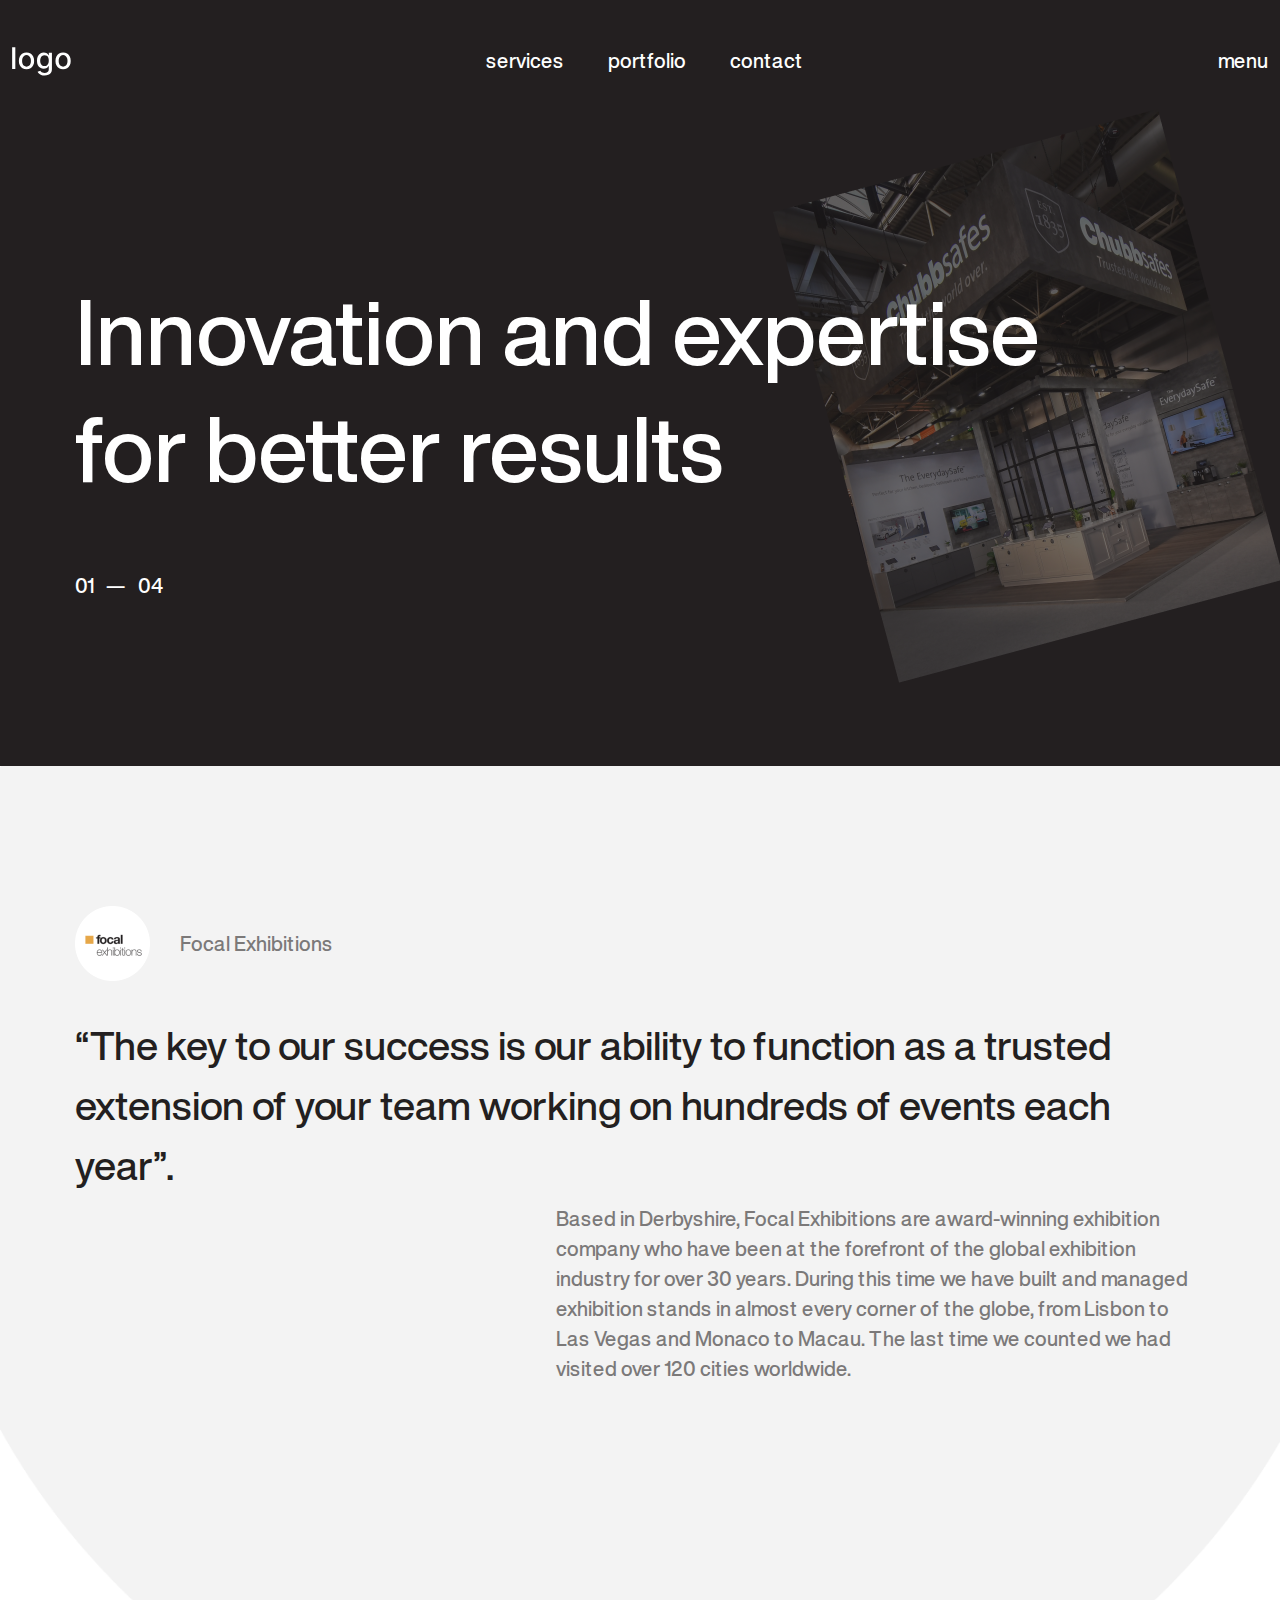
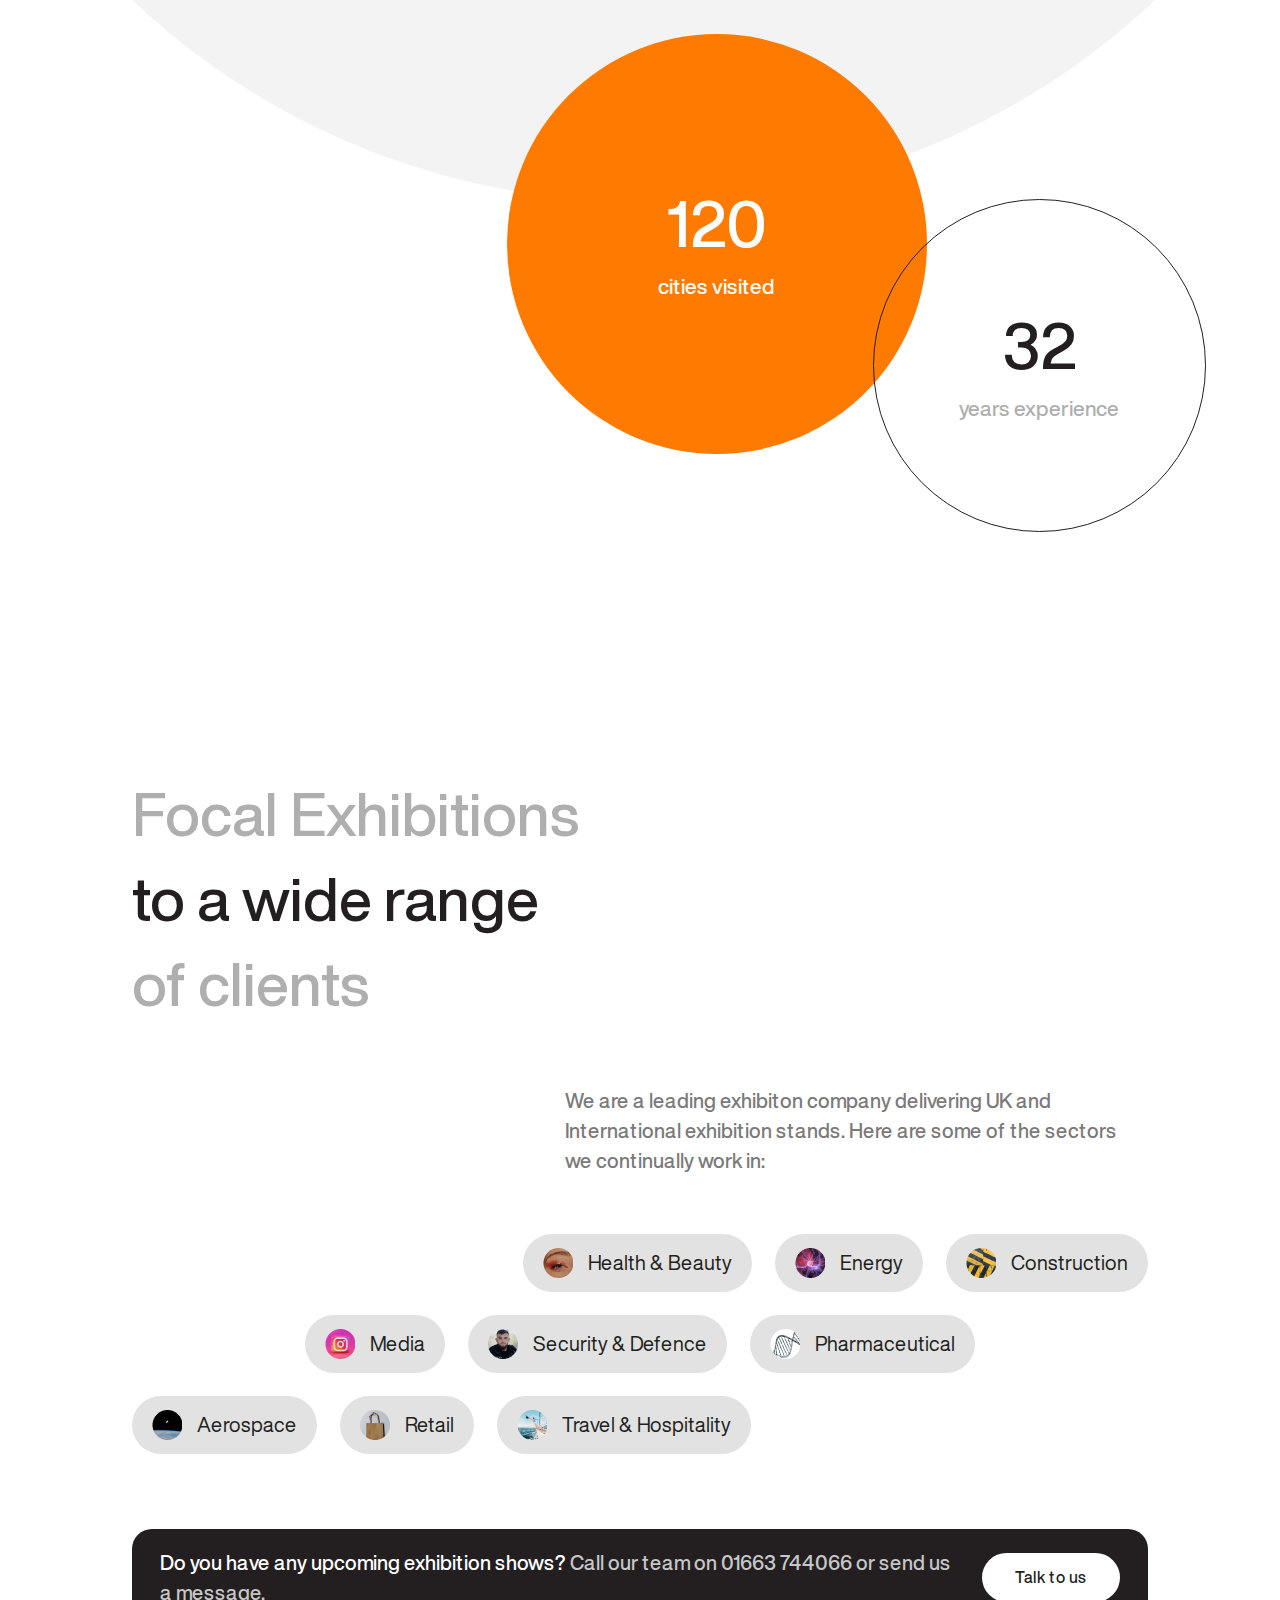
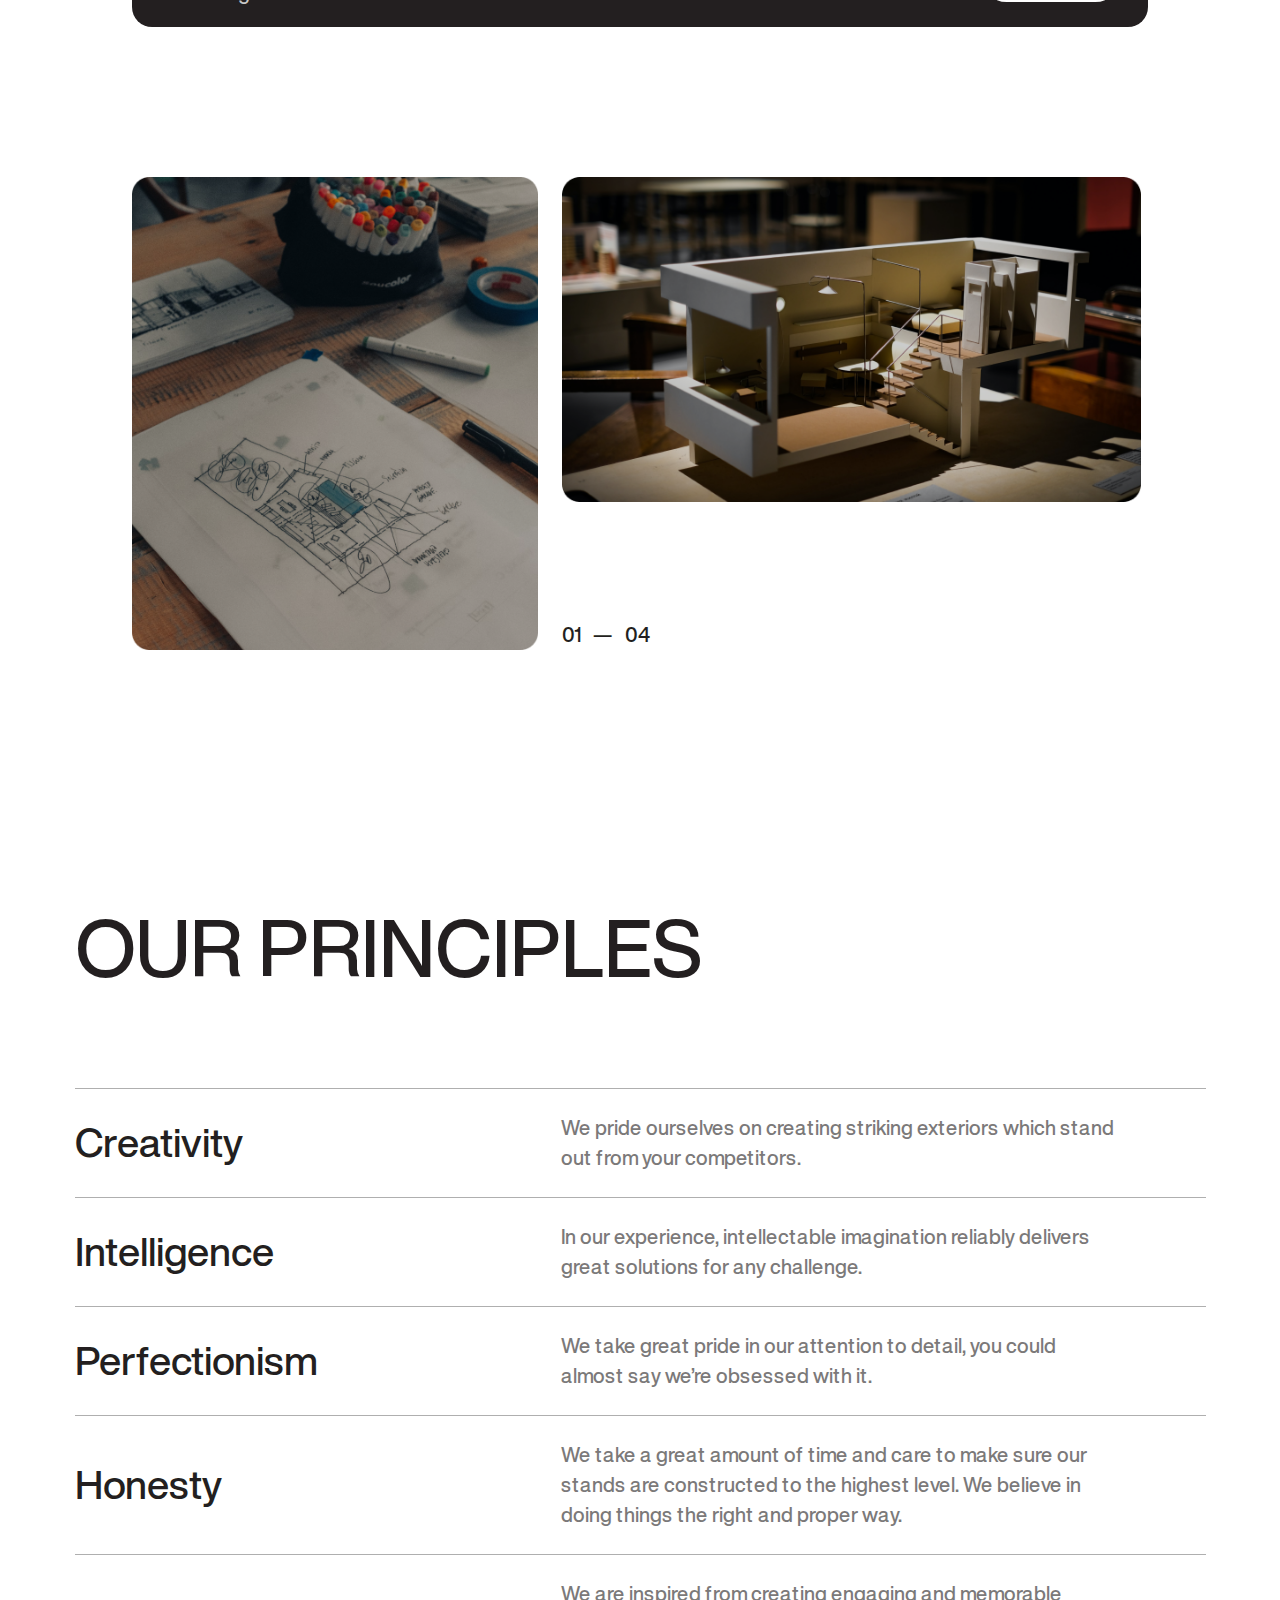
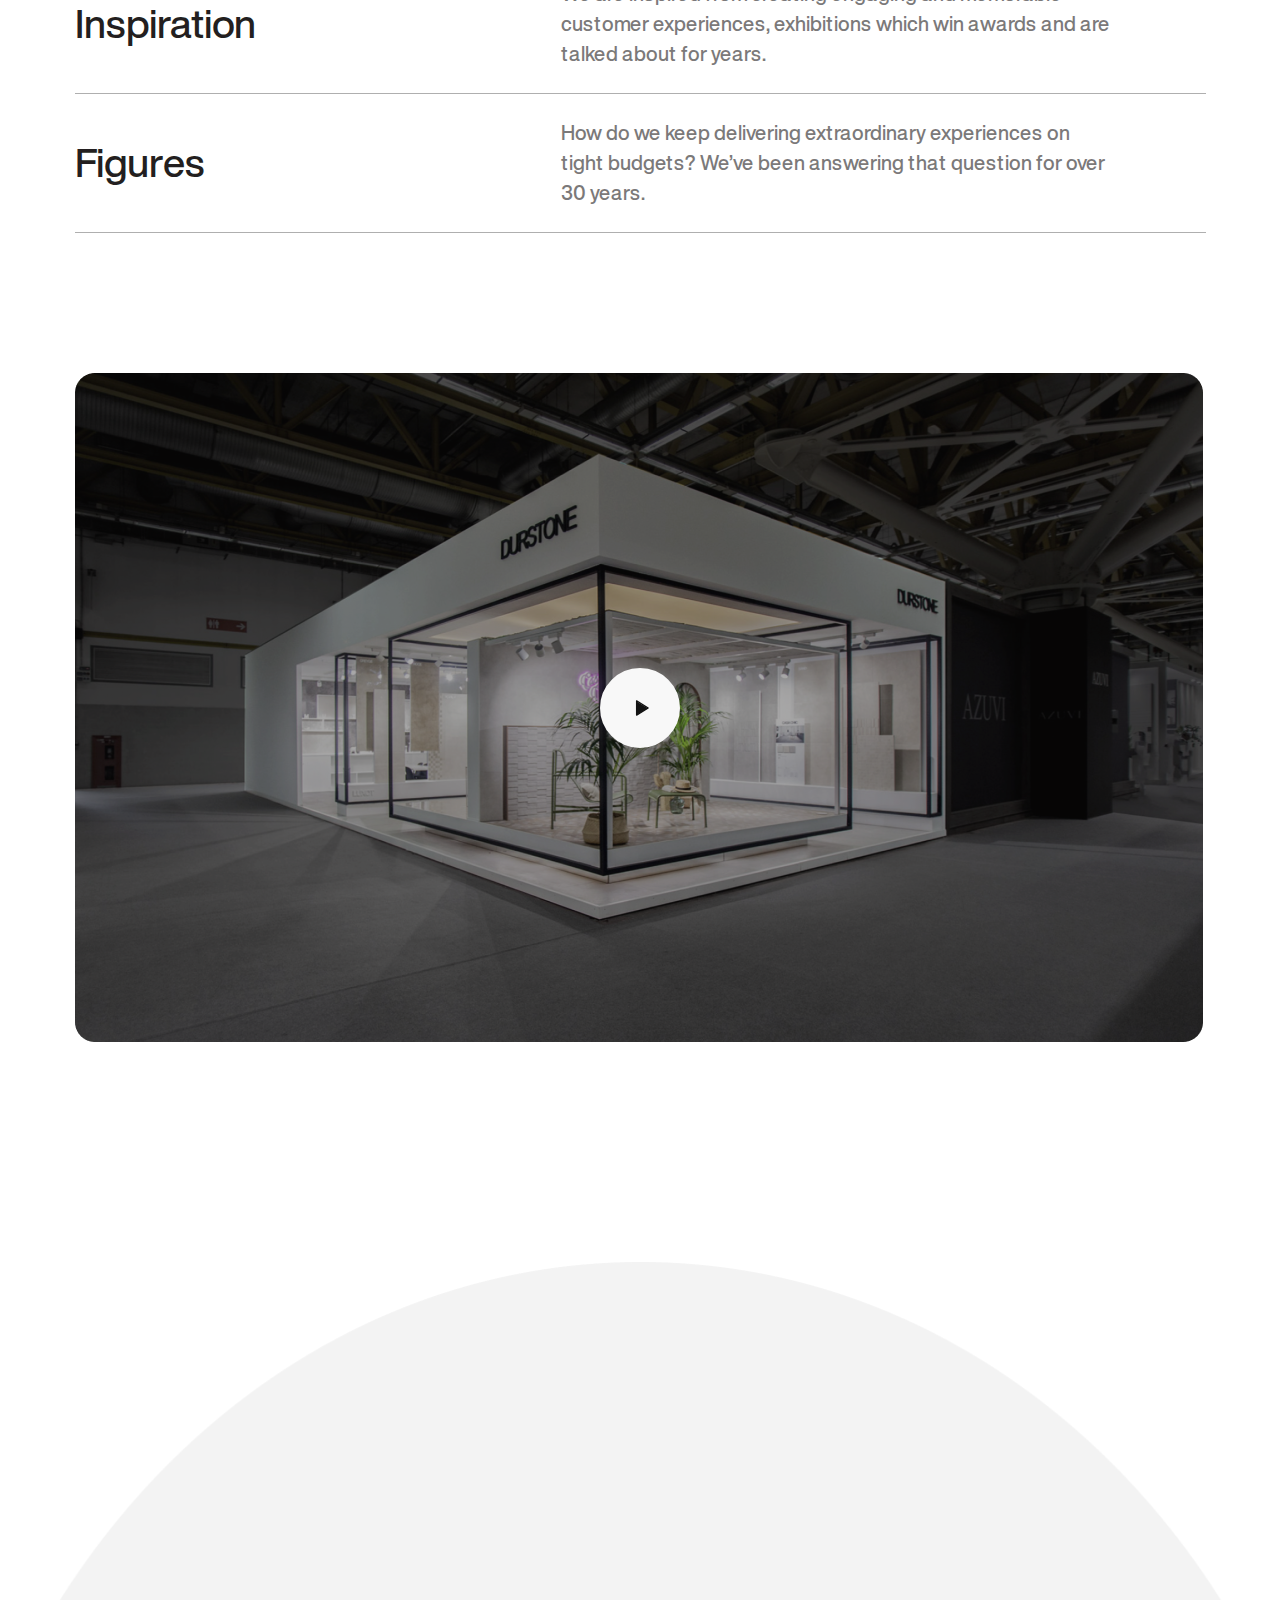
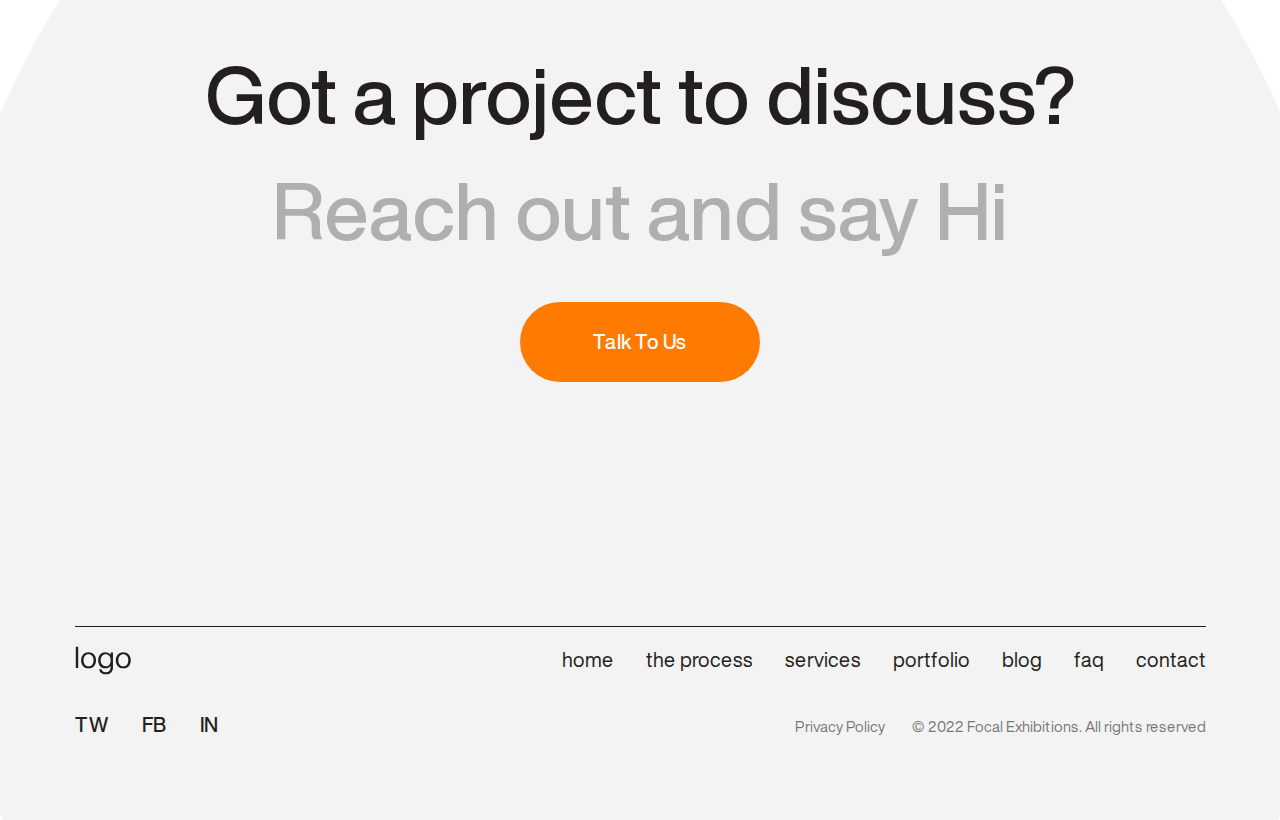
==== about-us.html @ 6ff3658a "b" ====
<!DOCTYPE html>
<html lang="en">
<head>
	<meta charset="utf-8">
	<title>Focal Exhibitiions</title>
	<meta name="viewport" content="width=device-width, initial-scale=1, shrink-to-fit=no">
	<meta name="description" content="Site description will be here">
	<link rel="stylesheet" type="text/css" href="css/bootstrap.min.css">
	<link rel="stylesheet" type="text/css" href="css/owl.carousel.min.css">
	<link rel="stylesheet" type="text/css" href="css/magnific-popup.css">
	<link href="https://kit-pro.fontawesome.com/releases/v5.15.2/css/pro.min.css" rel="stylesheet">
	<link rel="stylesheet" href="css/default-edit.css">
	<link rel="stylesheet" type="text/css" href="style.css">
	<link rel="stylesheet" type="text/css" href="css/responsive.css">
	<!--End ALL STYLESHEET -->
</head>

<body>
	<!-- preloader -->
	<div id="preloader"></div>
	<!-- preloader-end -->
	<!-- main-wrap -->
	<div class="main-wrap">

		<!-- drop-menu -->
		<div class="drop-menu">
			<div class="drop-menu__in">
				<div class="container">
					<div class="drop-menu__inner">
	
						<div class="drop-menu__title">
							<a href="index.html" class="drop-menu__logo">
								<img src="images/drop-menu-logo.svg" alt="">
							</a>
							<a href="javascript:void(0)" class="drop-menu__closer drop-canvas-close" id="drop-menu-closer">
								<i class="fal fa-times"></i>
							</a>
						</div>
	
						<div class="drop-menu__main">
							<div class="drop-menu__left">
								<ul class="drop__main-menu">
									<li><a href="index.html">HOME</a></li>
									<li><a href="#">THE PROCESS</a></li>
									<li><a href="projects.html">SERVICES</a></li>
									<li><a href="#">PORTFOLIO</a></li>
									<li><a href="blog.html">BLOG</a></li>
									<li><a href="faq.html">FAQ</a></li>
									<li><a href="contact-us.html">CONTACT US</a></li>
								</ul>
							</div>
							<div class="drop-menu__right">
								<div class="drop-menu__social">
									<h4>SOCIAL</h4>
									<ul>
										<li><a href="#">TW</a></li>
										<li><a href="#">FB</a></li>
										<li><a href="#">IN</a></li>
									</ul>
								</div>
								<div class="drop-menu__r-cont">
									<h4 class="text-uppercase">United kingdom</h4>
									<p>3 Watchgate, Newby Road Industrial Estate, Hazel 
										<br>
										Grove, SK7 5DB</p>
								</div>
								<div class="drop-menu__r-ellipse-start">
									<p>Start Your Project</p>
								</div>
							</div>
						</div>
					</div>
				</div>
			</div>
		</div>
		<!-- drop-menu-end -->


		<!-- header-section -->
		<header class="header-section">
			<div class="header_in">
				<div class="container">
					<div class="header-section__inner">
						<a href="index.html" class="header-logo">
							<img src="images/logo.svg" alt="logo">
						</a>
	
						<div class="main-menu d-md-block d-none">
							<ul>
								<li><a href="projects.html">services</a></li>
								<li><a href="#">portfolio</a></li>
								<li><a href="contact-us.html">contact</a></li>
							</ul>
						</div>
	
						<div class="header-right">
							<a href="javascript:void(0)" class="drop-canvas-open">menu</a>
						</div>
					</div>
				</div>
			</div>
		</header><!--End header-section -->

		<!-- main -->
		<main>
			<!-- hero-section -->
			<section class="hero-section" style="background: url('images/about-us-hero.png')">
				<div class="container">
					<div class="hero-section__inner">
						<div class="hero__content text-left mx-0">
							<h1 class="h1">Innovation and expertise
								<br class="d-md-block d-none">
								for better results</h1>
							<div class="hero__content__bt">
								<p class="hero__content-number">
									01  &nbsp;&nbsp;&#8212;&nbsp;&nbsp; 04
								</p>
							</div>
						</div>
					</div>
				</div>
			</section><!-- hero-section end -->

			
			<!-- about-clip-section -->
			<section class="about-clip-section">
				<div class="container">
					<div class="about-clip-section__inner">

						<div class="about-clip__content">
							<div class="about-clip__auth">
								<div class="image">
									<img src="images/about-clip-auth.png" alt="">
								</div>
								<h4>Focal Exhibitions</h4>
							</div>
							<h3>“The key to our success is our ability to function as a trusted extension of your team working on hundreds of events each year”.</h3>
							<div class="row sec-main-row">
								<div class="col-lg-7 sec-main-row__inner ms-auto">
									<div class="cont-blk">
										<p>Based in Derbyshire, Focal Exhibitions are award-winning exhibition company who have been at the forefront of the global exhibition industry for over 30 years. During this time we have built and managed exhibition stands in almost every corner of the globe, from Lisbon to Las Vegas and Monaco to Macau. The last time we counted we had visited over 120 cities worldwide.</p>
									</div>
								</div>
							</div>
						</div>

						<div class="count__ellipses-wrap about-clip--counts">
							<div class="count__ellipse count__ellipse--ac-clip-1 count-ellipse--theme1">
								<h3><span class="count">120</span></h3>
								<p>cities visited</p>
							</div>
							<div class="count__ellipse count__ellipse----ac-clip-2">
								<h3><span class="count">32</span></h3>
								<p>years experience</p>
							</div>
						</div>

					</div>
				</div>
			</section>
			<!-- about-clip-section-end -->


			<!-- fe-section -->
			<section class="fe-section">
				<div class="container">
					<div class="fe-section__inner">

						<div class="fe-section__title sec-title">
							<h2 class="h2-c text-normal">
								<span class="txt-dm">Focal Exhibitions</span>
								<br>
								 to a wide range 
								 <br>
								<span class="txt-dm">of clients </span>
							</h2>
						</div>

						<div class="row sec-main-row">
							<div class="col-lg-7 sec-main-row__inner ms-auto">
								<div class="cont-blk">
									<p>We are a leading exhibiton company delivering UK and International exhibition stands. Here are some of the sectors we continually work in:</p>
								</div>
							</div>
						</div>

						<div class="fe-chips">
							<div class="fe-chips-row">
								<a href="#" class="fe-chip ms-auto">
									<div class="icon"><img src="images/fe-chip-1.png" alt=""></div>
									<h4>Health & Beauty</h4>
								</a>
								<a href="#" class="fe-chip">
									<div class="icon"><img src="images/fe-chip-2.png" alt=""></div>
									<h4>Energy</h4>
								</a>
								<a href="#" class="fe-chip">
									<div class="icon"><img src="images/fe-chip-3.png" alt=""></div>
									<h4>Construction</h4>
								</a>
							</div>
							<div class="fe-chips-row">
								<a href="#" class="fe-chip ms-auto">
									<div class="icon"><img src="images/fe-chip-4.png" alt=""></div>
									<h4>Media</h4>
								</a>
								<a href="#" class="fe-chip">
									<div class="icon"><img src="images/fe-chip-5.png" alt=""></div>
									<h4>Security & Defence</h4>
								</a>
								<a href="#" class="fe-chip me-auto">
									<div class="icon"><img src="images/fe-chip-6.png" alt=""></div>
									<h4>Pharmaceutical</h4>
								</a>
							</div>
							<div class="fe-chips-row">
								<a href="#" class="fe-chip">
									<div class="icon"><img src="images/fe-chip-7.png" alt=""></div>
									<h4>Aerospace</h4>
								</a>
								<a href="#" class="fe-chip">
									<div class="icon"><img src="images/fe-chip-8.png" alt=""></div>
									<h4>Retail</h4>
								</a>
								<a href="#" class="fe-chip">
									<div class="icon"><img src="images/fe-chip-9.png" alt=""></div>
									<h4>Travel & Hospitality</h4>
								</a>
							</div>
						</div>

						<div class="about-us__cta-lin">
							<p><span class="bold">Do you have any upcoming exhibition shows?</span> Call our team on 01663 744066 or send us a message.</p>
							<a href="#" class="sm-button button">Talk to us</a>
						</div>

						<div class="fe__img-grid">
							<div class="fe__img-grid__item">
								<div class="image">
									<img src="images/fe__grid-img-1.png" alt="">
								</div>
							</div>
							<div class="fe__img-grid__item fe__img-grid__item--c2">
								<div class="image">
									<img src="images/fe__grid-img-2.png" alt="">
								</div>
								<p class="mt-auto pt-3">01  &nbsp;&nbsp;&#8212;&nbsp;&nbsp; 04</p>
							</div>
						</div>

					</div>
				</div>
			</section>
			<!-- fe-section-end -->


			<!-- principle-section -->
			<section class="principle-section">
				<div class="container">
					<div class="principle-section__inner">

						<div class="principle-section__title sec-title">
							<h2 class="h2">Our principles</h2>
						</div>

						<div class="principle__list">
							<div class="principle__list__item">
								<div class="left">
									<h3>Creativity</h3>
								</div>
								<div class="right">
									<p>We pride ourselves on creating striking exteriors which stand out from your competitors.</p>
								</div>
							</div>
							<div class="principle__list__item">
								<div class="left">
									<h3>Intelligence</h3>
								</div>
								<div class="right">
									<p>In our experience, intellectable imagination reliably delivers great solutions for any challenge.</p>
								</div>
							</div>
							<div class="principle__list__item">
								<div class="left">
									<h3>Perfectionism</h3>
								</div>
								<div class="right">
									<p>We take great pride in our attention to detail, you could almost say we’re obsessed with it.</p>
								</div>
							</div>
							<div class="principle__list__item">
								<div class="left">
									<h3>Honesty</h3>
								</div>
								<div class="right">
									<p>We take a great amount of time and care to make sure our stands are constructed to the highest level. We believe in doing things the right and proper way.</p>
								</div>
							</div>
							<div class="principle__list__item">
								<div class="left">
									<h3>Inspiration</h3>
								</div>
								<div class="right">
									<p>We are inspired from creating engaging and memorable customer experiences, exhibitions which win awards and are talked about for years.</p>
								</div>
							</div>
							<div class="principle__list__item">
								<div class="left">
									<h3>Figures</h3>
								</div>
								<div class="right">
									<p>How do we keep delivering extraordinary experiences on tight budgets? We’ve been answering that question for over 30 years.</p>
								</div>
							</div>
						</div>

						<div class="principle__video">
							<img src="images/principle-video-thumb.png" alt="" class="video-thumb">
							<a href="https://www.youtube.com/watch?v=oHfGDfbXdT4" class="video-button popup-video">
								<img class="img" src="images/video-button.svg" alt="">
							</a>
						</div>

					</div>
				</div>
			</section>
			<!-- principle-section-end -->


		</main><!-- main end -->

		<!-- footer-section -->
		<footer class="footer-section">
			<div class="container">
				<div class="footer-section__inner">
					<div class="footer__top-cta cont-blk cont-blk--center">
						<h2 class="h2 text-normal">
							Got a project to discuss? 
							<br>
							<span class="txt-dm">Reach out and say Hi</span>
						</h2>
						<a href="#" class="bottom-button default-button default-button--theme1">Talk To Us</a>
					</div>

					<div class="footer__main">
						<div class="footer__main__tp">
							<a href="index.html" class="footer-logo">
								<img src="images/footer-logo.svg" alt="">
							</a>
							<ul class="f-menu">
								<li><a href="#">home</a></li>
								<li><a href="#">the process</a></li>
								<li><a href="#">services</a></li>
								<li><a href="#">portfolio</a></li>
								<li><a href="#">blog</a></li>
								<li><a href="#">faq</a></li>
								<li><a href="#">contact</a></li>
							</ul>
						</div>
						<div class="footer__main__bt">
							<ul class="fs-menu">
								<li><a href="#">TW</a></li>
								<li><a href="#">FB</a></li>
								<li><a href="#">IN</a></li>
							</ul>
							<ul class="fl-menu">
								<li><a href="#">Privacy Policy</a></li>
								<li><a href="#">&copy; 2022 Focal Exhibitions. All rights reserved</a></li>
							</ul>
						</div>
					</div>
				</div>
			</div>
		</footer><!--End footer-section -->
	</div><!-- main-wrap -->
	


	<!-- js -->
	<script src="js/jquery-3.6.0.min.js"></script>
	<script src="js/bootstrap.bundle.min.js"></script>
	<script src="js/jquery.scrollUp.min.js"></script>
	<script src="js/owl.carousel.min.js"></script>
	<script src="js/jquery.magnific-popup.min.js"></script>
	<script>
		//magnificPopup
		$('.popup-img').magnificPopup({
          type: 'image'
        });
        $('.popup-video').magnificPopup({
        type: 'iframe'
        });
        // magnific-popup-img-gallery
        $('.album-img a').magnificPopup({
          type: 'image',
          gallery: {
            enabled: true,
          }
        });
        //multiple-img-gallery
        $('.image-box').each(function() { // the containers for all your galleries
          $(this).magnificPopup({
              delegate: '.img', // the selector for gallery item
              type: 'image',
              gallery: {
                enabled:true
              }
          });
        });
	</script>
	<script src="js/main.js"></script>
	<!-- End All Js -->
	

</body>
</html>
---- css/default-edit.css ----
/* buttons */
.default-button {
    font-size: 20px;
    min-height: 80px;
    min-width: 240px;
    padding: 20px 40px;
    border-radius: 80px;
    line-height: 1.3;
    font-weight: 500;
    display: inline-flex;
    align-items: center;
    justify-content: center;
    text-align: center;
    border: 1px solid #231F20;
    color: #231F20;
    transition: 0.3s;
}
.default-button:hover {
    border-color: var(--theme__color1);
    color: var(--theme__color1);
}

.default-button--theme1 {
    background: var(--theme__color1);
    color: #fff;
    border-color: transparent;
}
.default-button--theme1:hover {
    color: #fff;
    background: #ff5100;
    border-color: transparent;
}


.sm-button {
    font-size: 16px;
    padding: 14px 33px;
    border-radius: 80px;
    line-height: 1.3;
    font-weight: 500;
    display: inline-flex;
    align-items: center;
    justify-content: center;
    text-align: center;
    background: #fff;
    color: #231F20;
    transition: 0.3s;
}
.sm-button:hover {
    color: #fff;
    background: var(--theme__color1);
}
/* buttons-end */


/* small-tools */
.text-uppercase {
    text-transform: uppercase;
}
.text-normal {
    text-transform: none !important;
}
.underline {
    text-decoration: underline !important;
}
.h-initial {
    height: initial !important;
}
.space-nowrap {
    white-space: nowrap;
}
.hidden-scroll {
    overflow-y: auto !important;
    -ms-overflow-style: none !important;  /* IE and Edge */
    scrollbar-width: none !important;  /* Firefox */
}
.hidden-scroll::-webkit-scrollbar {
    display: none !important;
}
.pseudo-before-none::before {
    display: none !important;
}
.pseudo-after-none::after {
    display: none !important;
}
.pseudo-none::before,
.pseudo-none::after {
    display: none !important;
}



.flip {
    transform: rotateY(180deg);
}
.flip-x {
    transform: rotateX(180deg);
}
.rotate1_8 {
    transform: rotate(45deg) !important;
}
.rotate2_8 {
    transform: rotate(90deg) !important;
}
.rotate3_8 {
    transform: rotate(135deg) !important;
}
.rotate4_8 {
    transform: rotate(180deg) !important;
}
.rotate5_8 {
    transform: rotate(225deg) !important;
}
.rotate6_8 {
    transform: rotate(270deg) !important;
}
.rotate7_8 {
    transform: rotate(315deg) !important;
}
.rotate8_8 {
    transform: rotate(360deg) !important;
}


/* bg */
.bg-theme1 {
    background: var(--theme__color1) !important;
}
.bg-theme2 {
    background: var(--theme__color2) !important;
}
.bg-theme3 {
    background: var(--theme__color3) !important;
}
.bg-theme4 {
    background: var(--theme__color4) !important;
}

/* hover--bg */
.hover-bg-theme1:hover {
    background: var(--theme__color1) !important;
}
.hover-bg-theme2:hover {
    background: var(--theme__color2) !important;
}
.hover-bg-theme3:hover {
    background: var(--theme__color3) !important;
}
.hover-bg-theme4:hover {
    background: var(--theme__color4) !important;
}


/* fonts */
.font1 {
    font-family: var(--font1);
}
.font2 {
    font-family: var(--font2);
}
.font3 {
    font-family: var(--font3);
}
.font4 {
    font-family: var(--font4);
}


/* text-color */
.color-white {
    color: #fff !important;
}
.color-text {
    color: var(--text__color1) !important;
}
.color-theme1 {
    color: var(--theme__color1) !important;
}
.color-theme2 {
    color: var(--theme__color2) !important;
}
.color-theme3 {
    color: var(--theme__color3) !important;
}
.color-theme4 {
    color: var(--theme__color4) !important;
}


/* text-align */
.text-left {
    text-align: left !important;
}
.text-right {
    text-align: right !important;
}
.text-center {
    text-align: center !important;
}
.text-justified {
    text-align: justify !important;
}


/* font-weights */
.fw-300 {
    font-weight: 300 !important;
}
.fw-400 {
    font-weight: 400 !important;
}
.fw-500 {
    font-weight: 500 !important;
}
.fw-600{
    font-weight: 600!important;
}
.fw-700 {
    font-weight: 700 !important;
}
.fw-800{
    font-weight: 800!important;
}



/* nice-select-edit */
.nice-select {
    height: initial;
    min-height: initial;
    line-height: 1;
    padding: 0 20px 0 0;
    float: none;
    display: inline-block;
    border: none;
}
.nice-select:after {
    margin-top: -2px;
}
.nice-select .list .option,
.nice-select.open .list .option {
    font-size: 16px;
    line-height: initial;
    min-height: initial;
    padding: 13px 15px;
    min-width: 50px;
}
.nice-select .option.selected {
    font-weight: inherit;
}
.nice-select .list {
    border-radius: 2px;
    min-width: 100%;
}

@media (max-width: 767px) {
    .nice-select .list .option,
    .nice-select.open .list .option {
        font-size: 16px;
        line-height: initial;
        min-height: initial;
        padding: 8px 12px;
        min-width: 50px;
    } 
}



/* --preloader-- */
#preloader {
    position: fixed;
    top: 0;
    left: 0;
    right: 0;
    bottom: 0;
    z-index: 9999;
    overflow: hidden;
    background: #fff;
  }
  #preloader:before {
    content: "";
    position: fixed;
    top: calc(50% - 30px);
    left: calc(50% - 30px);
    border: 6px solid var(--theme__color1);
    border-top-color: #e2eefd;
    border-radius: 50%;
    width: 60px;
    height: 60px;
    -webkit-animation: animate-preloader 1s linear infinite;
    animation: animate-preloader 1s linear infinite;
  }
  @-webkit-keyframes animate-preloader {
    0% {
        transform: rotate(0deg);
    }
    100% {
        transform: rotate(360deg);
    }
  }
  @keyframes animate-preloader {
    0% {
        transform: rotate(0deg);
    }
    100% {
        transform: rotate(360deg);
    }
  }
  /* --preloader-end-- */



/* important */
#scrollUp {
    background-image: url("../images/base/top.png");
    bottom: 20px;
    right: 20px;
    width: 38px;    /* Width of image */
    height: 38px;   /* Height of image */
    color: transparent;
}
---- style.css ----
/*-----------------------------------=========Main-Style-Sheet=========----------------------------------------*/


@font-face {
  font-family: 'HelveticaNowDisplay';
  src: url('webfonts/HelveticaNowDisplay-Thin.woff2') format('woff2'),
      url('webfonts/HelveticaNowDisplay-Thin.woff') format('woff'),
      url('webfonts/HelveticaNowDisplay-Thin.ttf') format('truetype');
  font-weight: 100;
  font-style: normal;
  font-display: swap;
}

@font-face {
  font-family: 'HelveticaNowDisplay';
  src: url('webfonts/HelveticaNowDisplay-Black.woff2') format('woff2'),
      url('webfonts/HelveticaNowDisplay-Black.woff') format('woff'),
      url('webfonts/HelveticaNowDisplay-Black.ttf') format('truetype');
  font-weight: 900;
  font-style: normal;
  font-display: swap;
}

@font-face {
  font-family: 'HelveticaNowDisplay';
  src: url('webfonts/HelveticaNowDisplay-ThinIta.woff2') format('woff2'),
      url('webfonts/HelveticaNowDisplay-ThinIta.woff') format('woff'),
      url('webfonts/HelveticaNowDisplay-ThinIta.ttf') format('truetype');
  font-weight: 100;
  font-style: italic;
  font-display: swap;
}

@font-face {
  font-family: 'HelveticaNowDisplay';
  src: url('webfonts/HelveticaNowDisplay-BlackIta.woff2') format('woff2'),
      url('webfonts/HelveticaNowDisplay-BlackIta.woff') format('woff'),
      url('webfonts/HelveticaNowDisplay-BlackIta.ttf') format('truetype');
  font-weight: 900;
  font-style: italic;
  font-display: swap;
}

@font-face {
  font-family: 'HelveticaNowDisplay';
  src: url('webfonts/HelveticaNowDisplay-Bold.woff2') format('woff2'),
      url('webfonts/HelveticaNowDisplay-Bold.woff') format('woff'),
      url('webfonts/HelveticaNowDisplay-Bold.ttf') format('truetype');
  font-weight: bold;
  font-style: normal;
  font-display: swap;
}

@font-face {
  font-family: 'HelveticaNowDisplay';
  src: url('webfonts/HelveticaNowDisplay-BoldIta.woff2') format('woff2'),
      url('webfonts/HelveticaNowDisplay-BoldIta.woff') format('woff'),
      url('webfonts/HelveticaNowDisplay-BoldIta.ttf') format('truetype');
  font-weight: bold;
  font-style: italic;
  font-display: swap;
}

@font-face {
  font-family: 'HelveticaNowDisplay ExtraBlack';
  src: url('webfonts/HelveticaNowDisplay-ExtBlk.woff2') format('woff2'),
      url('webfonts/HelveticaNowDisplay-ExtBlk.woff') format('woff'),
      url('webfonts/HelveticaNowDisplay-ExtBlk.ttf') format('truetype');
  font-weight: 900;
  font-style: normal;
  font-display: swap;
}

@font-face {
  font-family: 'HelveticaNowDisplay';
  src: url('webfonts/HelveticaNowDisplay-ExtBdIta.woff2') format('woff2'),
      url('webfonts/HelveticaNowDisplay-ExtBdIta.woff') format('woff'),
      url('webfonts/HelveticaNowDisplay-ExtBdIta.ttf') format('truetype');
  font-weight: 900;
  font-style: italic;
  font-display: swap;
}

@font-face {
  font-family: 'HelveticaNowDisplay ExtraBlack';
  src: url('webfonts/HelveticaNowDisplay-ExtBlkIta.woff2') format('woff2'),
      url('webfonts/HelveticaNowDisplay-ExtBlkIta.woff') format('woff'),
      url('webfonts/HelveticaNowDisplay-ExtBlkIta.ttf') format('truetype');
  font-weight: 900;
  font-style: italic;
  font-display: swap;
}

@font-face {
  font-family: 'HelveticaNowDisplay';
  src: url('webfonts/HelveticaNowDisplay-ExtLt.woff2') format('woff2'),
      url('webfonts/HelveticaNowDisplay-ExtLt.woff') format('woff'),
      url('webfonts/HelveticaNowDisplay-ExtLt.ttf') format('truetype');
  font-weight: 300;
  font-style: normal;
  font-display: swap;
}

@font-face {
  font-family: 'HelveticaNowDisplay';
  src: url('webfonts/HelveticaNowDisplay-ExtLtIta.woff2') format('woff2'),
      url('webfonts/HelveticaNowDisplay-ExtLtIta.woff') format('woff'),
      url('webfonts/HelveticaNowDisplay-ExtLtIta.ttf') format('truetype');
  font-weight: 300;
  font-style: italic;
  font-display: swap;
}

@font-face {
  font-family: 'HelveticaNowDisplay';
  src: url('webfonts/HelveticaNowDisplay-ExtraBold.woff2') format('woff2'),
      url('webfonts/HelveticaNowDisplay-ExtraBold.woff') format('woff'),
      url('webfonts/HelveticaNowDisplay-ExtraBold.ttf') format('truetype');
  font-weight: bold;
  font-style: normal;
  font-display: swap;
}

@font-face {
  font-family: 'HelveticaNowDisplay Hairline';
  src: url('webfonts/HelveticaNowDisplay-Hairline.woff2') format('woff2'),
      url('webfonts/HelveticaNowDisplay-Hairline.woff') format('woff'),
      url('webfonts/HelveticaNowDisplay-Hairline.ttf') format('truetype');
  font-weight: 300;
  font-style: normal;
  font-display: swap;
}

@font-face {
  font-family: 'HelveticaNowDisplay Hairline';
  src: url('webfonts/HelveticaNowDisplay-HairlineI.woff2') format('woff2'),
      url('webfonts/HelveticaNowDisplay-HairlineI.woff') format('woff'),
      url('webfonts/HelveticaNowDisplay-HairlineI.ttf') format('truetype');
  font-weight: 300;
  font-style: italic;
  font-display: swap;
}

@font-face {
  font-family: 'HelveticaNowDisplay';
  src: url('webfonts/HelveticaNowDisplay-Light.woff2') format('woff2'),
      url('webfonts/HelveticaNowDisplay-Light.woff') format('woff'),
      url('webfonts/HelveticaNowDisplay-Light.ttf') format('truetype');
  font-weight: 300;
  font-style: normal;
  font-display: swap;
}

@font-face {
  font-family: 'HelveticaNowDisplay';
  src: url('webfonts/HelveticaNowDisplay-Medium.woff2') format('woff2'),
      url('webfonts/HelveticaNowDisplay-Medium.woff') format('woff'),
      url('webfonts/HelveticaNowDisplay-Medium.ttf') format('truetype');
  font-weight: 500;
  font-style: normal;
  font-display: swap;
}

@font-face {
  font-family: 'HelveticaNowDisplay';
  src: url('webfonts/HelveticaNowDisplay-LightIta.woff2') format('woff2'),
      url('webfonts/HelveticaNowDisplay-LightIta.woff') format('woff'),
      url('webfonts/HelveticaNowDisplay-LightIta.ttf') format('truetype');
  font-weight: 300;
  font-style: italic;
  font-display: swap;
}

@font-face {
  font-family: 'HelveticaNowDisplay';
  src: url('webfonts/HelveticaNowDisplay-MedIta.woff2') format('woff2'),
      url('webfonts/HelveticaNowDisplay-MedIta.woff') format('woff'),
      url('webfonts/HelveticaNowDisplay-MedIta.ttf') format('truetype');
  font-weight: 500;
  font-style: italic;
  font-display: swap;
}

@font-face {
  font-family: 'HelveticaNowDisplay';
  src: url('webfonts/HelveticaNowDisplay-Regular.woff2') format('woff2'),
      url('webfonts/HelveticaNowDisplay-Regular.woff') format('woff'),
      url('webfonts/HelveticaNowDisplay-Regular.ttf') format('truetype');
  font-weight: normal;
  font-style: normal;
  font-display: swap;
}

@font-face {
  font-family: 'HelveticaNowDisplay';
  src: url('webfonts/HelveticaNowDisplay-RegIta.woff2') format('woff2'),
      url('webfonts/HelveticaNowDisplay-RegIta.woff') format('woff'),
      url('webfonts/HelveticaNowDisplay-RegIta.ttf') format('truetype');
  font-weight: normal;
  font-style: italic;
  font-display: swap;
}


:root {
  --theme__color1: #FF7A00;
  --helveticaNowDisplay: 'HelveticaNowDisplay';
}
*,::before,::after {
  box-sizing: border-box;
}
body {
  font-size: 20px;
  line-height: 1.5;
  background-color: #fff;
  color: #231F20;
  overflow-x: hidden;
  word-wrap: break-word;
  word-break: normal;
  font-weight: 400;
  -webkit-font-smoothing: antialiased;
  font-family: var(--helveticaNowDisplay);
}
a, a:active, a:focus, a:active, a:hover {
  text-decoration:none !important;
  color: inherit;
}
input{
  -ms-box-sizing: border-box;
  box-sizing: border-box;
}
a:hover,
a:focus,
input:focus,
input:hover,
select:focus,
select:hover,
select:active,
textarea:focus,
textarea:hover,
button:focus {
  outline: none;
}
::placeholder {
  opacity: 1;
}
:focus::placeholder {
  opacity: 0;
}
table {
  border-collapse: separate;
  border-spacing: 0;
  table-layout: fixed; /* Prevents HTML tables from becoming too wide */
  width: 100%;
}
img {
  -ms-interpolation-mode: bicubic;
  border: 0;
  height: auto;
  max-width: 100%;
  vertical-align: middle;
}
iframe {
  width: 100%;
}
h1, h2, h3, h4, h5, h6,
.h1, .h2, .h3, .h4, .h5, .h6{
  font-weight: 700;
}
ul{
    margin: 0;
    padding: 0;
    list-style: none;
}
p{
  margin-bottom: 15px;
  font-weight: 500;
  color: #7B7979;
}
p:last-child{
  margin: 0;
}
.main-wrap {
  width: 100%;
  overflow: hidden;
}
@media (min-width: 1200px) {
  .container {
    max-width: 1155px;
  }
}



/* header */
.header-section {
  position: absolute;
  top: 0;
  left: 0;
  width: 100%;
  z-index: 100;
  color: #fff;
}
@media (min-width: 992px) {
  .header-section .container {
    max-width: 1080px;
  }
}
@media (min-width: 1200px) {
  .header-section .container {
    max-width: 1300px;
  }
}
.header-section--white {
  color: #231F20;
}
.header-section--static {
  position: static;
}
.header_in {
  padding: 45px 0;
}
.header-section__inner {
  display: flex;
  justify-content: space-between;
  align-items: center;
}

.header-logo {

}
.header-logo img {

}

.main-menu {

}
.main-menu > ul {
  gap: 44px;
  display: flex;
  align-items: center;
}
.main-menu > ul > li {

}
.main-menu > ul > li > a {
  font-weight: 500;
  transition: 0.3s;
}
.main-menu > ul > li > a:hover {
  color: var(--theme__color1);
}

.header-right {

}
.header-right a {
  font-weight: 500;
  transition: 0.3s;
}
.header-right a:hover {
  color: var(--theme__color1);
}

/* header-end */


/* ============ drop-menu ============ */
.drop-menu {
  background: #231F20;
  color: #fff;
  position: fixed;
  top: 0;
  left: 0;
  z-index: 1000;
  width: 100%;
  height: 100vh;
  transform: translate(0,-100%);
  transition: 0.3s;
}
.drop-canvas-opened {
  overflow: hidden;
}
.drop-canvas-opened .drop-menu {
  transform: translate(0,0);
}
.drop-menu__in {
  padding-bottom: 50px;
  height: 100%;
  overflow: auto;
  display: flex;
  flex-direction: column;
}
.drop-menu__in .container {
  display: flex;
  flex-direction: column;
  flex-grow: 1;
}
.drop-menu__inner {
  display: flex;
  flex-direction: column;
  flex-grow: 1;
}
.drop-menu__title {
  padding: 44px 0;
  display: flex;
  align-items: center;
  justify-content: space-between;
}
.drop-menu__logo {

}
.drop-menu__logo img {

}
.drop-menu__closer {
  font-size: 32px;
  transition: 0.3s;
}
.drop-menu__closer:hover {
  color: var(--theme__color1);
}

.drop-menu__main {
  padding: 0 75px;
  display: flex;
  flex-grow: 1;
}
.drop-menu__left {
  width: 450px;
  margin-right: 30px;
  flex-shrink: 0;
}
.drop__main-menu {
  gap: 14px;
  display: flex;
  flex-direction: column;
}
.drop__main-menu li {

}
.drop__main-menu li a {
  font-size: 48px;
  font-weight: 400;
  color: #A7A5A6;
  transition: 0.3s;
}
.drop__main-menu li a:hover {
  color: var(--theme__color1);
}

.drop-menu__right {
  flex-grow: 1;
  display: flex;
  flex-direction: column;
}
.drop-menu__social {
  display: flex;
  gap: 42px;
  align-items: center;
}
.drop-menu__social h4 {
  font-size: 48px;
  font-weight: 400;
  margin: 0;
}
.drop-menu__social ul {
  display: flex;
  gap: 30px;
}
.drop-menu__social ul li {
  font-weight: 500;
}
.drop-menu__social ul li a {

}
.drop-menu__social ul li a:hover {

}
.drop-menu__r-cont {
  margin: 45px 0 0;
  padding: 45px 0 0;
  border-top: 1px solid #fff;
  width: 100%;
}
.drop-menu__r-cont h4 {
  font-weight: 500;
  font-size: 20px;
  margin: 0 0 20px;
}
.drop-menu__r-cont p {
  margin: 0 0 20px;
  font-size: 20px;
  font-weight: 400;
  color: rgba(255, 255, 255, 0.6);
}
.drop-menu__r-ellipse-start {
  margin: auto 0 0;
  height: 215px;
  width: 215px;
  display: flex;
  align-items: center;
  justify-content: center;
  text-align: center;
  background: var(--theme__color1);
  color: #fff;
  border-radius: 50%;
}
.drop-menu__r-ellipse-start p {
  color: #fff;
}
/* ============ drop-menu-end ============ */



/* ============ footer-section ============ */
.footer-section {
  padding: 0 0 80px;
  background: #F3F3F3;
  background: url('images/footer-bg.png') no-repeat center center/100% 100%;
}
.footer-section__inner {

}

.footer__top-cta {
  padding: 375px 0 244px;
}
.footer__top-cta .bottom-button {
  margin-top: 66px;
}

.footer__main {
  border-top: 1px solid #231F20;
}
.footer__main__tp {
  padding: 17px 0 35px;
  display: flex;
  justify-content: space-between;
  align-items: center;
}
.footer-logo {

}
.footer-logo img {

}
.f-menu {
  display: flex;
  gap: 32px;
}
.f-menu li {

}
.f-menu li a {
  transition: 0.3s;
}
.f-menu li a:hover {
  color: var(--theme__color1);
}

.footer__main__bt {
  display: flex;
  justify-content: space-between;
  align-items: center;
}
.fs-menu {
  gap: 34px;
  display: flex;
}
.fs-menu li {

}
.fs-menu li a {
  font-weight: 500;
  transition: 0.3s;
}
.fs-menu li a:hover {
  color: var(--theme__color1);
}

.fl-menu {
  display: flex;
  gap: 27px;
}
.fl-menu li {

}
.fl-menu li a {
  font-size: 15px;
  font-weight: 400;
  color: rgba(35, 31, 32, 0.6);
  transition: 0.3s;
}
.fl-menu li a:hover {
  color: var(--theme__color1);
}
/* ============ footer-section-end ============ */


/* ============ common-content ============ */
.h2 {
  font-size: 80px;
  line-height: 1.45;
  font-weight: 500;
  text-transform: uppercase;
}
.h2-c {
  font-size: 60px;
  line-height: 1.42;
  font-weight: 500;
  text-transform: uppercase;
}
.h3 {
  font-size: 34px;
  font-weight: 400;  
}
.txt-dm {
  color: #AFAFAF;
}
.sec-title {
  margin-bottom: 58px;
}
.cont-blk {
  display: flex;
  flex-direction: column;
  align-items: flex-start;
}
.cont-blk--center {
  text-align: center;
  align-items: center;
}
.cont-blk .bottom-button {
  margin: 25px 0 0;
}
/* ============ common-content-end ============ */



/* ============ hero-section ============ */
.hero-section {
  background: url('images/hero-bg.png') no-repeat center center/cover;
  color: #fff;
}
.hero-section__inner {
  display: flex;
}

.hero__content {
  padding: 274px 0 50px;
  text-align: center;
  position: relative;
  display: inline-flex;
  flex-direction: column;
  margin: 0 auto;
}
.hero__content .h1 {
  font-size: 90px;
  line-height: 1.3;
  font-weight: 500;
}
.hero__content .h1 .op8 {
  color: #AFAFAF;
}
.hero-ellipse-start {
  margin: 17px 40px 0 auto;
  height: 215px;
  width: 215px;
  display: flex;
  align-items: center;
  justify-content: center;
  text-align: center;
  background: var(--theme__color1);
  color: #fff;
  border-radius: 50%;
}
.hero-ellipse-start p {
  color: #fff;
}

.hero__content__bt {
  padding: 55px 0 ;
  min-height: 200px;
}
.hero__content-number {
  font-size: 20px;
  font-weight: 500;
  color: #fff;
}


/* ============ hero-section-end ============ */



/* ============ we-section ============ */
.we-section {
  padding: 152px 0;
}
.we-section__inner {

}
.we-section__title {

}

.we-section__main {

}
.we-section__main__inner {

}
.clients_nav_blk {
  margin: 60px 0 0;
  display: flex;
}
.clients_nav {
  width: 245px;
  flex-shrink: 0;
  margin: 0 25px 0 0;
}
.clients_nav ul {
  gap: 25px;
  flex-direction: column;
}
.clients_nav ul li {

}
.clients_nav ul li a {
  font-weight: 500;
  transition: 0.3s;
}
.clients_nav ul li a:hover {
  color: var(--theme__color1);
}
.clients_nav_image {
  border-radius: 20px;
  margin-top: auto;
  flex-grow: 1;
}
.clients_nav_image img {
  border-radius: inherit;
  width: 100%;
}

.we__expert-image {
  border: 20px 20px 0 0;
  margin: 60px 0 0;
}
.we__expert-image img {
  border-radius: inherit;
}
/* ============ we-section-end ============ */


/* ============ count-section ============ */
.count-section {
  padding: 240px 0 120px;
}
.count-section__inner {

}

.count__ellipses-wrap {
	display: flex;
	justify-content: center;
}
.count__ellipse {
  --width: 420px;
  text-align: center;
  border: 1px solid #231F20;
  border-radius: 50%;
  width: var(--width);
  height: var(--width);
  display: flex;
  align-items: center;
  justify-content: center;
  flex-direction: column;
  flex-shrink: 0;
  position: relative;
}
.count__ellipse--2 {
  margin-top: 239px;
  margin-left: -73px;
  --width: 333px;
  z-index: 2;
}
.count__ellipse--3 {
  margin-top: 114px;
  margin-left: -45px;
  --width: 445px;
}
.count-ellipse--theme1 {
  background: var(--theme__color1);
  color: #fff;
  border-color: transparent;
}
.count__ellipse h3 {
  font-size: 65px;
  font-weight: 500;
}
.count__ellipse p {
  font-size: 21px;
  font-weight: 500;
  color: #AFAFAF;
}
.count__ellipse.count-ellipse--theme1 p {
  color: #fff;
}
/* ============ count-section-end ============ */


/* ============ a-section ============ */
.a-section {
  padding: 120px 0;
}
.a-section__inner {

}

.a__slider {

}
.a__slider .owl-stage-outer {
  overflow: visible;
}
.a__slide {
  width: 744px;
  flex-shrink: 0;
}
.a__slide img {

}
/* ============ a-section-end ============ */


/* ============ about-us-section ============ */
.about-us-section {
  padding: 120px 0;
}
.about-us__inner {

}
.about-us__title {

}

.about-us__main {

}
.about-us__main__inner {

}

.about-us__f-image {
  border-radius: 20px;
  margin: 55px 0 0;
}
.about-us__f-image img {
  border-radius: inherit;
}
.about-us__cta-lin {
  margin: 36px 0 0;
  padding: 19px 28px;
  border-radius: 20px;
  gap: 20px;
  background: #231F20;
  display: flex;
  align-items: center;
  justify-content: space-between;
}
.about-us__cta-lin p {
  color: rgb(199, 199, 199);
  margin: 0;
}
.about-us__cta-lin p .bold {
  color: #fff;
}
.about-us__cta-lin .button {
  flex-shrink: 0;
}
/* ============ about-us-section-end ============ */


/* ============ b-section ============ */
.b-section {
  padding: 120px 0;
}
.b-section__inner  {

}

.b__slider-outer {
  
}
.b__slider {

}
.b__slider .owl-stage-outer {
  overflow: visible;
}
.b__slide {
  border-radius: 24px;
  width: 360px;
  flex-shrink: 0;
}
.b__slide img {
  border-radius: inherit;
}

.b__btm-row {
  margin: 60px 0 0;
  display: flex;
  align-items: center;
  justify-content: center;
}
.b__btm-row .ellipse__ins {
  height: 215px;
  width: 215px;
  display: flex;
  align-items: center;
  justify-content: center;
  text-align: center;
  background: var(--theme__color1);
  color: #fff;
  border-radius: 50%;
}
.b__btm-row .ellipse__ins p {
  color: #fff;
}
/* ============ b-section-end ============ */



/* ============ attending-section ============ */
.attending-section {
  padding: 120px 0;
}
.attending-section__inner {

}
.attending-section__title {

}

.attending__bx {

}
.attending__bx__title {
  padding-bottom: 34px;
  border-bottom: 1px solid #AFAFAF;
}
.attending__bx__title__nav {
  display: flex;
}
.attending__bx__title__nav li {
  width: 0;
  flex-shrink: 0;
  flex-grow: 1;
}
.attending__bx__title__nav li a {
  text-align: center;
  display: block;
  color: #AFAFAF;
  transition: 0.3s;
}
.attending__bx__title__nav li a.active,
.attending__bx__title__nav li a:hover {
  color: var(--theme__color1);
}

.attending__bx__mc-wrap {

}
.attending__bx__mc {
  padding: 24px 0;
  gap: 18px;
  border-bottom: 1px solid #AFAFAF;
  display: flex;
  justify-content: space-between;
  align-items: center;
  transition: 0.3s;
  position: relative;
}
.attending__bx__mc:hover {
  border-bottom-color: #231F20;
  z-index: 3;
}
.attending__bx__mc__left {

}
.attending__bx__mc__left h4 {
  font-size: 21px;
  font-weight: 500;
  margin: 0;
  transition: 0.3s;
}
.attending__bx__mc:hover .attending__bx__mc__left h4 {
  color: var(--theme__color1);
}
.attending__bx__mc__right {

}
.attending__bx__mc__right p {
  font-size: 21px;
  color: #AFAFAF;
  margin: 0;
  transition: 0.3s;
}
.attending__bx__mc:hover .attending__bx__mc__right p {
  color: #231F20;
}
.attending__bx__mc__hov-img {
  height: 299px;
  width: 533px;
  border-radius: 20px;
  position: absolute;
  top: 22px;
  left: 380px;
  opacity: 0;
  transition: 0.3s;
}
.attending__bx__mc:hover .attending__bx__mc__hov-img {
  opacity: 1;
}
.attending__bx__mc__hov-img img {
  height: 100%;
  border-radius: inherit;
  width: 100%;
  object-fit: cover;
  object-position: center;
} 

/* ============ attending-section-end ============ */



/* ============ c-section ============ */
.c-section {
  padding: 120px 0 100px;
}
.c-section__inner {

}

.c-box {
  height: 656px;
  border-radius: 24px;
  color: #fff;
  display: flex;
  flex-direction: column;
}
.c-box__cont {
  padding: 41px 44px;
  gap: 20px;
  margin-top: auto;
  display: flex;
  align-items: flex-end;
  justify-content: space-between;
}
.c-box__cont__left {
  padding: 0 0 15px;
}
.c-box__cont__left h5 {
  font-size: 20px;
  margin: 0 0 20px;
  font-weight: 400;
}
.c-box__cont__left h3 {
  font-size: 60px;
  font-weight: 500;
}
.c-box__cont__right {

}
.c-box__cont__right .button {

}
/* ============ c-section-end ============ */



/* ============ project-section ============ */
.project-section {
  padding: 100px 0;
}
.project-section__inner {

}
.project-section__title {
  margin: 0 0 100px;
  display: flex;
  justify-content: space-between;
  align-items: center;
  gap: 20px;
}
.px-fl-menu {
  display: flex;
  gap: 25px;
}
.px-fl-menu li {

}
.px-fl-menu li a {
  font-weight: 500;
  transition: 0.3s;
  color: #7B7979;
}
.px-fl-menu li a.active,
.px-fl-menu li a:hover {
  color: var(--theme__color1);
}

.project__grid {
  margin: 0 0 53px;
  grid-template-columns: repeat(2,1fr);
  grid-column-gap: 22px;
  grid-row-gap: 53px;
  display: grid;
  grid-auto-flow: dense;
}
.project__grid__item {
  display: flex;
  flex-direction: column;
}
.project__grid__item--r2 {
  grid-row: span 2;
}
.project__grid__item__image {

}
.project__grid__item__image img {

}
.project__grid__item__content {
  padding: 26px 0 0;
}
.project__grid__item__content h3 {
  font-size: 34px;
  font-weight: 500;
}
.project__grid__item__content p {
  font-size: 21px;
  font-weight: 500;
  color: #7B7979;
}
/* ============ project-section-end ============ */


/* ============ blog-g-section ============ */
.blog-g-section {
  padding: 120px 0;
}
.blog-g-section__inner {

}
.blog-g-section__title {
  margin: 0 0 99px;
  display: flex;
  align-items: center;
  justify-content: space-between;
}
.blog-g-section__title .h2 {
  margin: 0;
}

.blog-g__wrap {

}
.blog-g__wrap [class*='col'] {
  display: flex;
  flex-direction: column;
}
.blog-g {
  margin-bottom: 24px;
  display: flex;
  background: #F2F2F2;
  border-radius: 20px;
  flex-grow: 1;
}
.blog-g--big {
  min-height: 418px;
}
.blog__cont {
  padding: 31px 23px 25px;
  flex-grow: 1;
}
.blog-g--big .blog__cont {
  padding: 51px 40px;
  display: flex;
  flex-direction: column;
}
.blog__cont_tp {
  margin: 0 0 55px;
  flex-grow: 1;
}
.blog__cont_tp h3 {
  font-size: 24px;
  font-weight: 500;
}
.blog-g--big .blog__cont_tp h3 {
  font-size: 40px;
  line-height: 1.5;
}
.blog__cont__meta {
  display: flex;
  align-items: center;
}
.blog__auth_imt {
  height: 26px;
  width: 26px;
  display: flex;
}
.blog-g--big .blog__auth_imt {
  height: 50px;
  width: 50px;
}
.blog__auth_imt img {
  height: 100%;
  width: 100%;
  object-fit: cover;
  object-position: center;
}
.blog__auth__name {
  margin: 0 0 0 11px !important;
  font-size: 14px;
  font-weight: 400;
  color: #000000;
}
.blog-g--big .blog__auth__name {
  margin: 0 0 0 24px !important;
  font-size: 20px;
}
.blog__tag-wrap {
  margin-left: 15px;
  gap: 9px;
  display: flex;
}
.blog__cont__meta .blog__tag {

}
.blog__tag {
  padding: 4px 17px;
  font-size: 14px;
  font-weight: 400;
  background: #E2E2E2;
  border-radius: 41px;
  transition: 0.3s;
}
.blog__tag:hover {
  background: var(--theme__color1);
  color: #fff;
}
.blog__img {
  width: calc(50% - 12px);
  flex-shrink: 0;
  border-radius: inherit;
  border-top-left-radius: 0;
  border-bottom-left-radius: 0;
  position: relative;
}
.blog__img img {
  height: 100%;
  width: 100%;
  object-fit: cover;
  object-position: center;
  border-radius: inherit;
}
.blog__tag-wrap--float {
  position: absolute;
  bottom: 24px;
  right: 24px;
}
.blog-g--big .blog__tag-wrap--float {
  bottom: 40px;
  right: 40px;
}
/* ============ blog-g-section-end ============ */



/* ============ pagination ============ */
.pagination {
  margin: 30px 0 0;
  display: flex;
  justify-content: center;
}
.pagination ul {
  display: flex;
}
.pagination ul li {

}
.pagination ul li a {
  height: 41px;
  width: 41px;
  font-size: 16px;
  display: flex;
  align-items: center;
  justify-content: center;
  text-align: center;
  font-weight: 400;
  border-radius: 50%;
  transition: 0.3s;
}
.pagination ul:not(:hover) li a.active,
.pagination ul li a:hover {
  background: #231F20;
  color: #fff;
}
.pagination ul li a.arrow-option {
  font-size: 9px;
}
/* ============ pagination-end ============ */



/* ============ g-review-section ============ */
.g-review-section {
  padding: 120px 0 220px;
}
.g-review-section__inner {

}
.g-review-section__title {
  margin: 0 0 99px;
  display: flex;
  align-items: center;
  justify-content: space-between;
  
}
.g-review-section__title .h2 {
  margin-bottom: 0;
}

.g-review-slider_outer {

}
.g-review-slider {

}
.g-review-slider .owl-stage-outer {
  overflow: visible;
}
.g-review-slide {
  width: 1032px;
  background: url('images/review-bg.png') no-repeat center center/cover;
  border-radius: 24px;
  color: #fff;
}
.g-review-slide__cont {
	padding: 73px 480px 70px 81px;
}
.g-review-slide__cont .g-l-rat {
  margin: 0 0 35px;
  gap: 26px;
  display: flex;
  align-items: center;
}
.g-review-slide__cont .g-l-rat img {
  width: 123px;
}
.g-review-slide__cont .g-l-rat ul {
  gap: 9px;
  display: flex;
}
.g-review-slide__cont .g-l-rat ul li {

}
.g-review-slide__cont .g-l-rat ul li img {
  width: 21px;
}
.g-review-slide__cont h4 {
  font-size: 20px;
  margin: 0 0 26px;
  line-height: 1.5;
  font-weight: 500;
}
.g-review-slide__cont h5 {
  font-size: 20px;
  margin: 0;
  font-weight: 400;
  color: #AFAFAF;
}
/* ============ g-review-section-end ============ */



/* ============ section ============ */
.about-clip-section {
  padding: 140px 0;
  margin-bottom: 450px;
  background: #E5E5E5;
  background: url('images/about-clip-section.png') no-repeat center center/100% 100%;
}
.about-clip-section__inner {

}

.about-clip__content {

}
.about-clip__auth {
  margin: 0 0 35px;
  display: flex;
  align-items: center;
}
.about-clip__auth .image {
  height: 75px;
  width: 75px;
  margin: 0 30px 0 0;
}
.about-clip__auth .image img {
  height: 100%;
  width: 100%;
  object-fit: cover;
  object-position: center;
}
.about-clip__auth h4 {
  font-size: inherit;
  font-weight: 500;
  color: #7B7979;
  margin: 0;
}
.about-clip__content h3 {
  font-size: 40px;
  line-height: 1.5;
  font-weight: 500;
}

.about-clip--counts {
  margin: 250px 0 -470px !important;
}
.count__ellipse--ac-clip-1 {
  margin: 0 0 0 auto;
}
.count__ellipse----ac-clip-2 {
  --width: 333px;
  margin: 165px 0 0 -54px;
}
/* ============ section-end ============ */



/* ============ fe-section ============ */
.fe-section {
  padding: 120px ;
}
.fe-section__inner {

}
.fe-section__title {

}

.fe-chips {
  margin-top: 58px;
  margin-bottom: 75px;
  gap: 23px;
  display: flex;
  flex-direction: column;
}
.fe-chips-row {
  gap: inherit;
  display: flex;
}
.fe-chip {
  padding: 14px 20px;
  display: flex;
  align-items: center;
  background: #E2E2E2;
  border-radius: 50px;
  transition: 0.3s;
}
.fe-chip:hover {
  color: #fff;
  background: var(--theme__color1);
}
.fe-chip .icon {
  margin: 0 15px 0 0;
  width: 30px;
  height: 30px;
  display: flex;
}
.fe-chip .icon img {
  height: 100%;
  width: 100%;
  object-fit: cover;
  object-position: center;
}
.fe-chip h4 {
  font-size: 20px;
  font-weight: 400;
  margin: 0;
}


.fe__img-grid {
	margin: 150px 0 0;
	display: grid;
	grid-gap: 24px;
	grid-template-columns: 40% 57%;
}
.fe__img-grid__item {
  display: flex;
  flex-direction: column;
}
.fe__img-grid__item .image {

}
.fe__img-grid__item .image img {

}
.fe__img-grid__item p {
  color: #231F20;
}
.fe__img-grid__item--c2 {
  
}
/* ============ fe-section-end ============ */


/* ============ principle-section ============ */
.principle-section {
  padding: 120px 0 220px;
}
.principle-section__inner {

}
.principle-section__title {
  margin-bottom: 82px;
}

.principle__list {
  --hr-padding: 24px;
}
.principle__list__item {
  border-bottom: 1px solid #AFAFAF;
  display: flex;
}
.principle__list__item:first-child {
  border-top: 1px solid #AFAFAF;
}
.principle__list__item .left {
  padding: var(--hr-padding) 0;
  width: 43%;
  flex-shrink: 0;
  display: flex;
  flex-direction: column;
  justify-content: center;
}
.principle__list__item .left h3 {
  font-size: 40px;
  font-weight: 500;
  margin: 0;
}
.principle__list__item .right {
  padding: var(--hr-padding) 0;
  padding-right: 90px;
  display: flex;
  flex-direction: column;
  justify-content: center;
}
.principle__list__item .right p {

}

.principle__video {
  margin: 140px 0 0;
  position: relative;
}
.principle__video .video-thumb {

}
.principle__video .video-button {
  position: absolute;
  top: 50%;
  left: 50%;
  transform: translate(-50%,-50%);
  width: 80px;
  display: block;
}
.principle__video .video-button .img {
  width: 100%;
}
/* ============ principle-section-end ============ */





/* ============ section ============ */
/* ============ section-end ============ */
---- css/responsive.css ----
@media (max-width: 1199px) {
    body {
        font-size: 16px;
    }
    .main-menu > ul {
        gap: 30px;
    }
    .header_in {
        padding: 30px 0;
    }


    .hero__content .h1 {
        font-size: 60px;
    }
    .hero-ellipse-start {
        margin: 10px 20px 0 auto;
        height: 160px;
        width: 160px;
    }
    .hero__content {
        padding: 180px 0 40px;
    }


    .h2 {
        font-size: 55px;
    }
    .cont-blk .bottom-button {
        margin: 17px 0 0;
    }
    .default-button {
        font-size: 16px;
        min-height: 58px;
        min-width: 170px;
        padding: 10px 30px;
    }
    .sec-title {
        margin-bottom: 33px;
    }
    .we-section {
        padding: 100px 0;
    }
    .clients_nav ul {
        gap: 17px;
    }
    .clients_nav_blk {
        margin: 15px 0 0;
    }
    .clients_nav {
        width: 205px;
        margin: 0 20px 0 0;
    }
    .we__expert-image {
        border: 10px 10px 0 0;
        margin: 45px 0 0;
    }

    .count__ellipse h3 {
        font-size: 35px;
    }
    .count__ellipse p {
        font-size: 15px;
    }
    .count__ellipse {
        --width: 250px;
    }
    .count__ellipse--2 {
        margin-top: 128px;
        margin-left: -40px;
        --width: 200px;
    }
    .count__ellipse--3 {
        margin-top: 114px;
        margin-left: -45px;
        --width: 445px;
    }
    .count__ellipse--3 {
        margin-top: 33px;
        margin-left: -27px;
        --width: 300px;
    }
    .count-section {
        padding: 140px 0 70px;
    }


    .a-section {
        padding: 70px 0;
    }
    .a__slide {
        width: 520px;
    }


    .about-us-section {
        padding: 70px 0;
    }
    .about-us__f-image {
        border-radius: 12px;
        margin: 45px 0 0;
    }
    .about-us__cta-lin {
        margin: 25px 0 0;
        padding: 12px 20px;
        border-radius: 12px;
        gap: 18px;
    }
    .sm-button {
        font-size: 13px;
        padding: 10px 23px;
    }


    .b-section {
        padding: 70px 0;
    }
    .b__slide {
        border-radius: 12px;
        width: 280px;
    }
    .b__btm-row .ellipse__ins {
        height: 160px;
        width: 160px;
    }
    .b__btm-row {
        margin: 30px 0 0;
    }

    .attending-section {
        padding: 70px 0;
    }
    .attending__bx__title {
        padding-bottom: 22px;
    }
    .attending__bx__mc__left h4 {
        font-size: 16px;
    }
    .attending__bx__mc__right p {
        font-size: 16px;
    }
    .attending__bx__mc {
        padding: 18px 0;
    }
    .attending__bx__mc__hov-img {
        height: 220px;
        width: 370px;
        border-radius: 12px;
        top: 15px;
        left: 260px;
    }


    .c-section {
        padding: 70px 0 50px;
    }
    .c-box__cont__left h5 {
        font-size: 16px;
        margin: 0 0 14px;
    }
    .c-box__cont__left h3 {
        font-size: 40px;
    }
    .c-box__cont {
        padding: 20px 30px;
        gap: 20px;
    }
    .c-box {
        height: 550px;
        border-radius: 12px;
    }

    .project-section {
        padding: 50px 0;
    }
    .project-section__title {
        margin: 0 0 60px;
    }
    .project__grid__item__content h3 {
        font-size: 22px;
        margin: 0 0 4px;
    }
    .project__grid__item__content p {
        font-size: 14px;
    }
    .project__grid__item__content {
        padding: 14px 0 0;
    }
    .project__grid {
        margin: 0 0 30px;
        grid-row-gap: 30px;
    }


    .blog-g-section {
        padding: 70px 0;
    }
    .blog-g-section__title {
        margin: 0 0 60px;
    }
    .blog__cont_tp h3 {
        font-size: 17px;
    }
    .blog-g {
        border-radius: 10px;
    }
    .blog__cont {
        padding: 23px 18px 18px;
    }
    .blog__tag {
        padding: 3px 12px;
        font-size: 10px;
    }
    .blog__tag-wrap {
        margin-left: 10px;
        gap: 5px;
    }
    .blog__cont_tp {
        margin: 0 0 45px;
    }
    .blog__auth_imt {
        height: 22px;
        width: 22px;
    }
    .blog__auth__name {
        margin: 0 0 0 9px !important;
        font-size: 12px;
    }
    .blog__tag-wrap--float {
        bottom: 14px;
        right: 14px;
    }


    .g-review-section {
        padding: 70px 0 140px;
    }
    .g-review-section__title {
        margin: 0 0 60px;
    }
    .g-review-slide__cont .g-l-rat img {
        width: 70px;
    }
    .g-review-slide__cont .g-l-rat ul li img {
        width: 14px;
    }
    .g-review-slide__cont .g-l-rat ul {
        gap: 5px;
    }
    .g-review-slide__cont .g-l-rat {
        margin: 0 0 18px;
        gap: 10px;
    }
    .g-review-slide__cont h4 {
        font-size: 16px;
        margin: 0 0 15px;
    }
    .g-review-slide__cont h5 {
        font-size: 15px;
    }
    .g-review-slide {
        width: 700px;
        border-radius: 12px;
    }
    .g-review-slide__cont {
        padding: 40px 320px 35px 30px;
    }


    .footer__top-cta .bottom-button {
        margin-top: 30px;
    }
    .footer__main__tp {
        padding: 11px 0 20px;
    }
    .footer-section {
        padding: 0 0 45px;
    }
    .footer__top-cta {
        padding: 200px 0 110px;
    }
    .f-menu {
        gap: 20px;
    }
    .fs-menu {
        gap: 20px;
    }
    .fl-menu {
        gap: 15px;
    }


    .drop__main-menu li a {
        font-size: 24px;
    }
    .drop__main-menu {
        gap: 9px;
    }
    .drop-menu__left {
        width: 200px;
        margin-right: 20px;
    }
    .drop-menu__social h4 {
        font-size: 30px;
    }
    .drop-menu__social {
        gap: 30px;
    }
    .drop-menu__social ul {
        gap: 18px;
    }
    .drop-menu__r-cont p {
        font-size: 15px;
    }
    .drop-menu__r-cont h4 {
        font-size: 16px;
        margin: 0 0 10px;
    }
    .drop-menu__r-cont {
        margin: 30px 0 0;
        padding: 28px 0 0;
    }
    .drop-menu__r-ellipse-start {
        height: 160px;
        width: 160px;
    }
    .drop-menu__title {
        padding: 25px 0;
    }
    .drop-menu__closer {
        font-size: 25px;
    }


    .blog-g--big .blog__cont_tp h3 {
        font-size: 34px;
    }
    .blog-g--big .blog__cont {
        padding: 35px 29px;
    }
    .blog-g--big .blog__auth__name {
        margin: 0 0 0 13px !important;
        font-size: 16px;
    }
    .blog-g--big {
        min-height: 370px;
    }
    .blog-g--big .blog__tag-wrap--float {
        bottom: 30px;
        right: 30px;
    }

    .pagination ul li a {
        height: 30px;
        width: 30px;
        font-size: 14px;
    }
}   


@media (max-width: 991px) {
    .drop-menu__main {
        padding: 0;
    }


    .blog-g--big .blog__cont_tp h3 {
        font-size: 20px;
    }
    .blog-g--big .blog__cont {
        padding: 23px 18px 18px;
    }
    .blog-g--big .blog__auth_imt {
        height: 25px;
        width: 25px;
    }
    .blog-g--big .blog__auth__name {
        margin: 0 0 0 10px !important;
        font-size: 14px;
    }
    .blog-g--big .blog__tag-wrap--float {
        bottom: 14px;
        right: 14px;
    }
    .blog-g--big {
        min-height: 250px;
    }


}


@media (max-width: 768px) {
    .header_in {
        padding: 20px 0;
    }
    .hero__content .h1 {
        font-size: 30px;
    }
    body {
        font-size: 15px;
    }
    .hero__content {
        padding: 120px 0 30px;
    }

    .h2 {
        font-size: 32px;
    }
    .sec-title {
        margin-bottom: 18px;
    }
    .we-section {
        padding: 50px 0;
    }
    .clients_nav_blk {
        flex-wrap: wrap;
    }
    .clients_nav ul {
        gap: 12px;
    }
    .clients_nav {
        width: 100%;
        margin: 0 0px 20px 0;
    }
    .clients_nav_blk {
        margin: 5px 0 0;
    }

    .default-button {
        font-size: 15px;
        min-height: 46px;
        min-width: 130px;
        padding: 8px 20px;
    }
    .cont-blk .bottom-button {
        margin: 12px 0 0;
    }
    .we__expert-image {
        margin: 35px 0 0;
    }

    .count__ellipses-wrap {
        gap: 20px;
        flex-direction: column;
        align-items: center;
        justify-content: center;
    }
    .count__ellipse {
        margin: 0;
        --width: 200px;
    }
    .count-section {
        padding: 70px 0 40px;
    }


    .a-section {
        padding: 40px 0;
    }
    .a__slide {
        width: 250px;
    }


    .about-us-section {
        padding: 40px 0;
    }
    .about-us__cta-lin {
        margin: 20px 0 0;
        border-radius: 8px;
        gap: 12px;
        flex-wrap: wrap;
    }


    .b-section {
        padding: 40px 0;
    }
    .b__slide {
        border-radius: 8px;
        width: 180px;
    }
    .b__btm-row {
        margin: 15px 0 0;
    }

    .attending-section {
        padding: 40px 0;
    }


    .attending__bx__mc__left h4 {
        font-size: 14px;
    }
    .attending__bx__mc__right p {
        font-size: 14px;
    }
    .attending__bx__mc {
        padding: 13px 0;
    }
    .attending__bx__mc__hov-img {
        height: 150px;
        width: 267px;
        border-radius: 6px;
        top: 38px;
        left: 0px;
    }


    .c-section {
        padding: 40px 0 30px;
    }
    .c-box__cont__left h5 {
        font-size: 13px;
        margin: 0 0 12px;
    }
    .c-box__cont__left h3 {
        font-size: 28px;
    }
    .c-box__cont {
        flex-wrap: wrap;
    }
    .c-box__cont__left {
        padding: 0 0 5px;
    }
    .c-box__cont {
        padding: 25px 20px;
        gap: 12px;
    }
    .c-box {
        height: 440px;
        border-radius: 8px;
    }

    .project-section {
        padding: 40px 0 40px;
    }
    .project__grid {
        margin: 0 0 20px;
        grid-template-columns: repeat(1,1fr);
        grid-column-gap: 15px;
        grid-row-gap: 20px;
    }
    .project__grid__item__content {
        padding: 12px 0 0;
    }
    .project-section__title {
        margin: 0 0 40px;
    }


    .blog-g-section {
        padding: 40px 0;
    }
    .blog-g-section__title {
        margin: 0 0 40px;
    }

    .g-review-section {
        padding: 40px 0 80px;
    }
    .g-review-section__title {
        margin: 0 0 40px;
    }

    .g-review-slide {
        background: #1A1A1A;
    }
    .g-review-slide {
        width: 280px;
        border-radius: 8px;
    }
    .g-review-slide__cont {
        padding: 20px 10px 25px 20px;
    }
    .g-review-slide__cont h4 {
        font-size: 15px;
    }


    .footer-section {
        background: #F3F3F3;
    }
    .footer__top-cta {
        padding: 55px 0 50px;
    }
    .footer__main__tp {
        gap: 30px;
        flex-wrap: wrap;
    }
    .f-menu {
        flex-wrap: wrap;
    }
    .footer__main__bt {
        margin-top: 12px;
        flex-wrap: wrap;
        gap: 30px;
    }
    .fl-menu {
        gap: 10px;
        flex-wrap: wrap;
    }
    .footer__main__tp {
        padding: 32px 0 20px;
    }
    .footer-section {
        padding: 0 0 65px;
    }


    .blog-g {
        flex-wrap: wrap;
    }
    .blog__cont {
        width: 100%;
    }
    .blog__img {
        width: 100%;
        flex-shrink: 0;
        border-radius: inherit;
        border-bottom-left-radius: 0;
        border-bottom-right-radius: 0;
        order: -1;
        height: 240px;
    }


    .drop__main-menu li a {
        font-size: 16px;
    }
    .drop-menu__left {
        width: 115px;
        margin-right: 12px;
    }
    .drop-menu__social h4 {
        font-size: 20px;
    }
    .drop-menu__social {
        gap: 20px;
    }
}


@media (max-width: 575px) {
    .attending__bx__title__nav {
        gap: 80px;
        overflow: auto;
        flex-wrap: nowrap;
    }
    .attending__bx__title__nav li {
        flex-shrink: 0;
        white-space: nowrap;
    }
    .attending__bx__title {
        padding-bottom: 12px;
    }

    
}


@media (max-width: 370px) {
    .h2 {
        font-size: 27px;
    }

    .drop__main-menu li a {
        font-size: 14px;
    }
    .drop-menu__left {
        width: 97px;
        margin-right: 10px;
    }
}
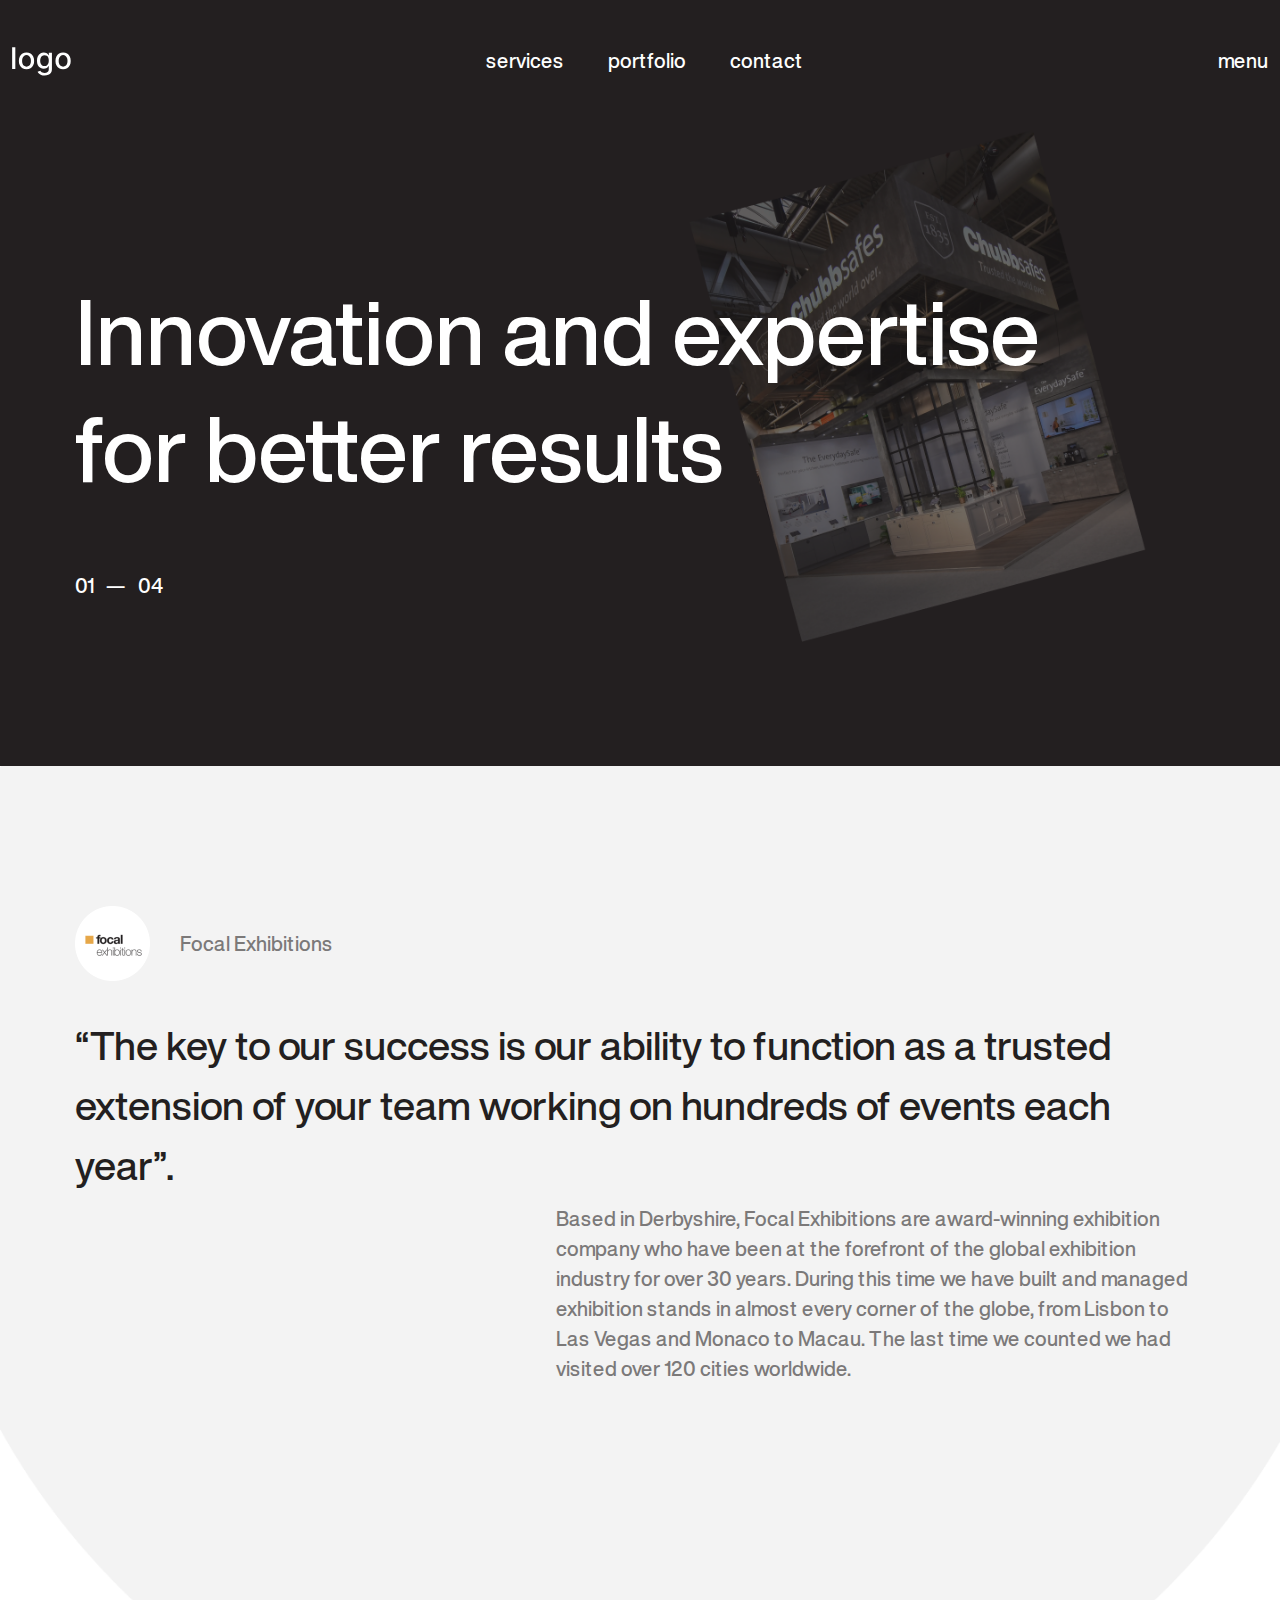
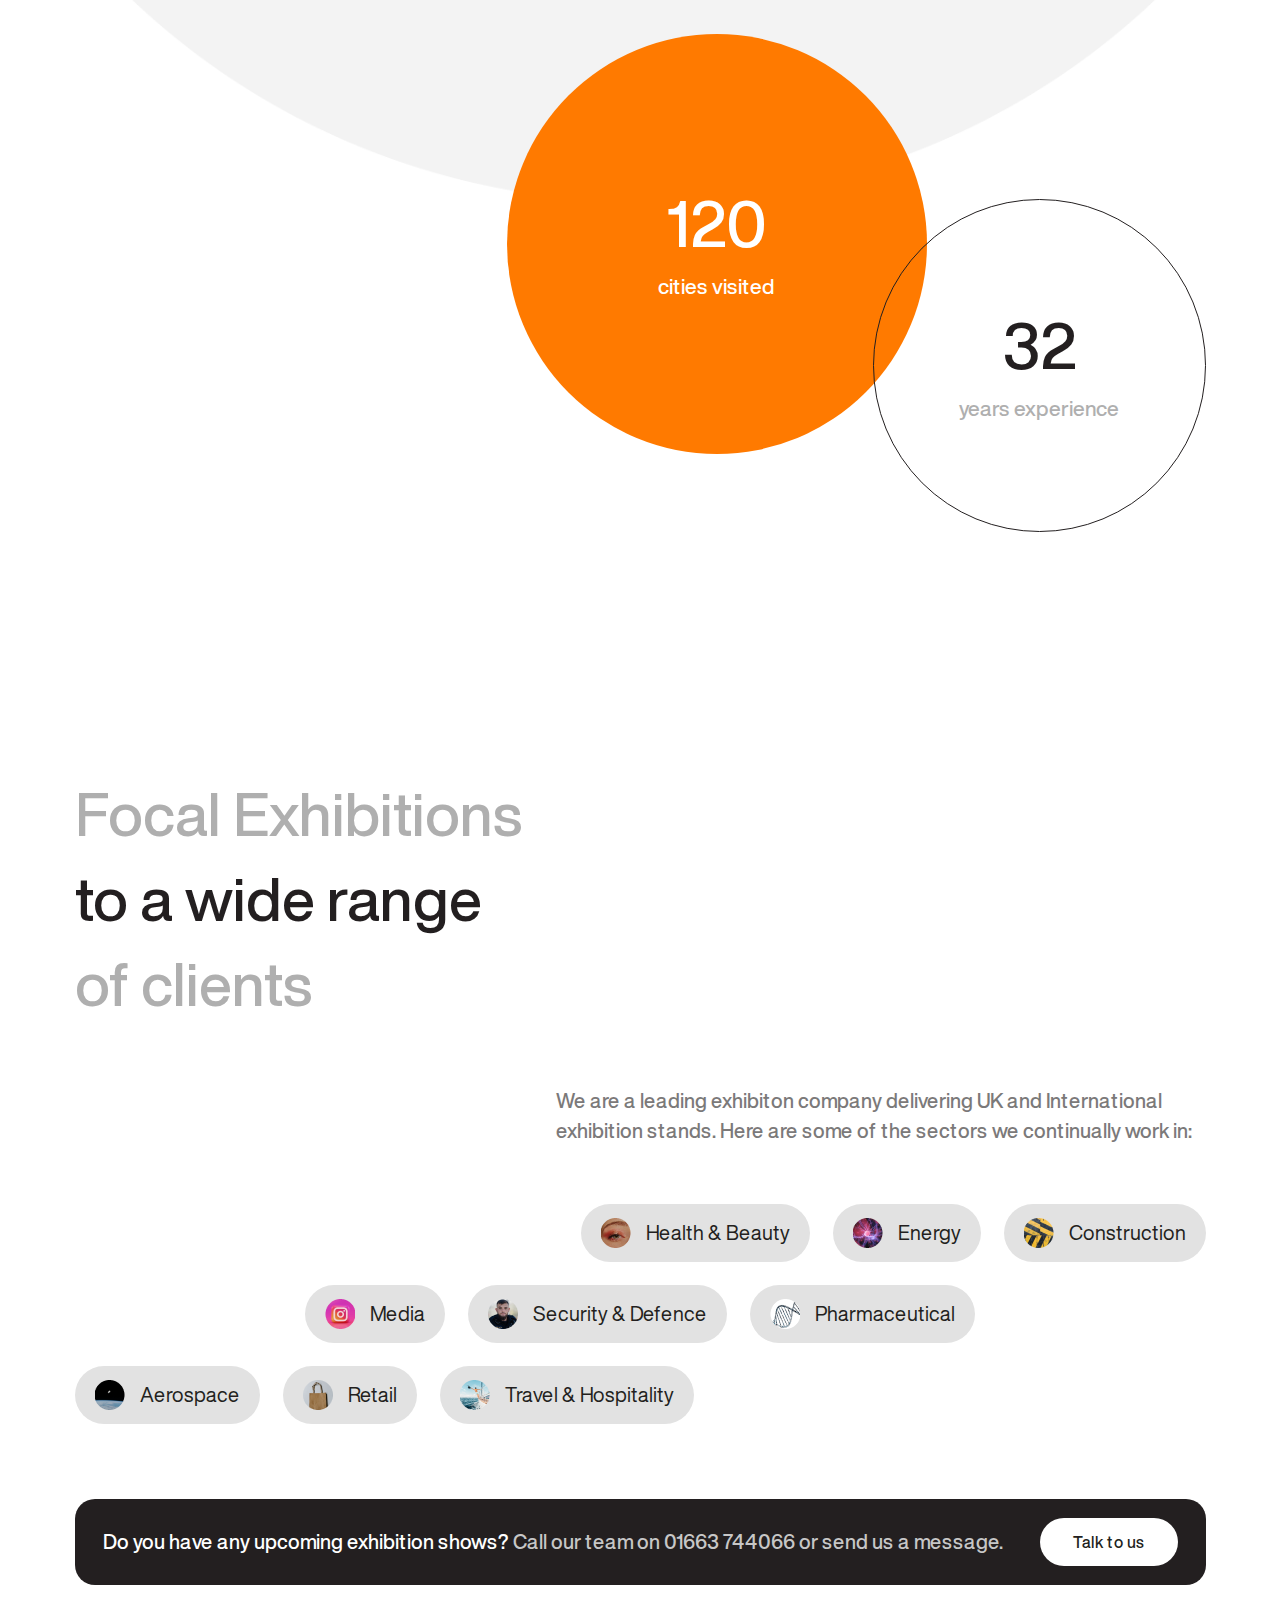
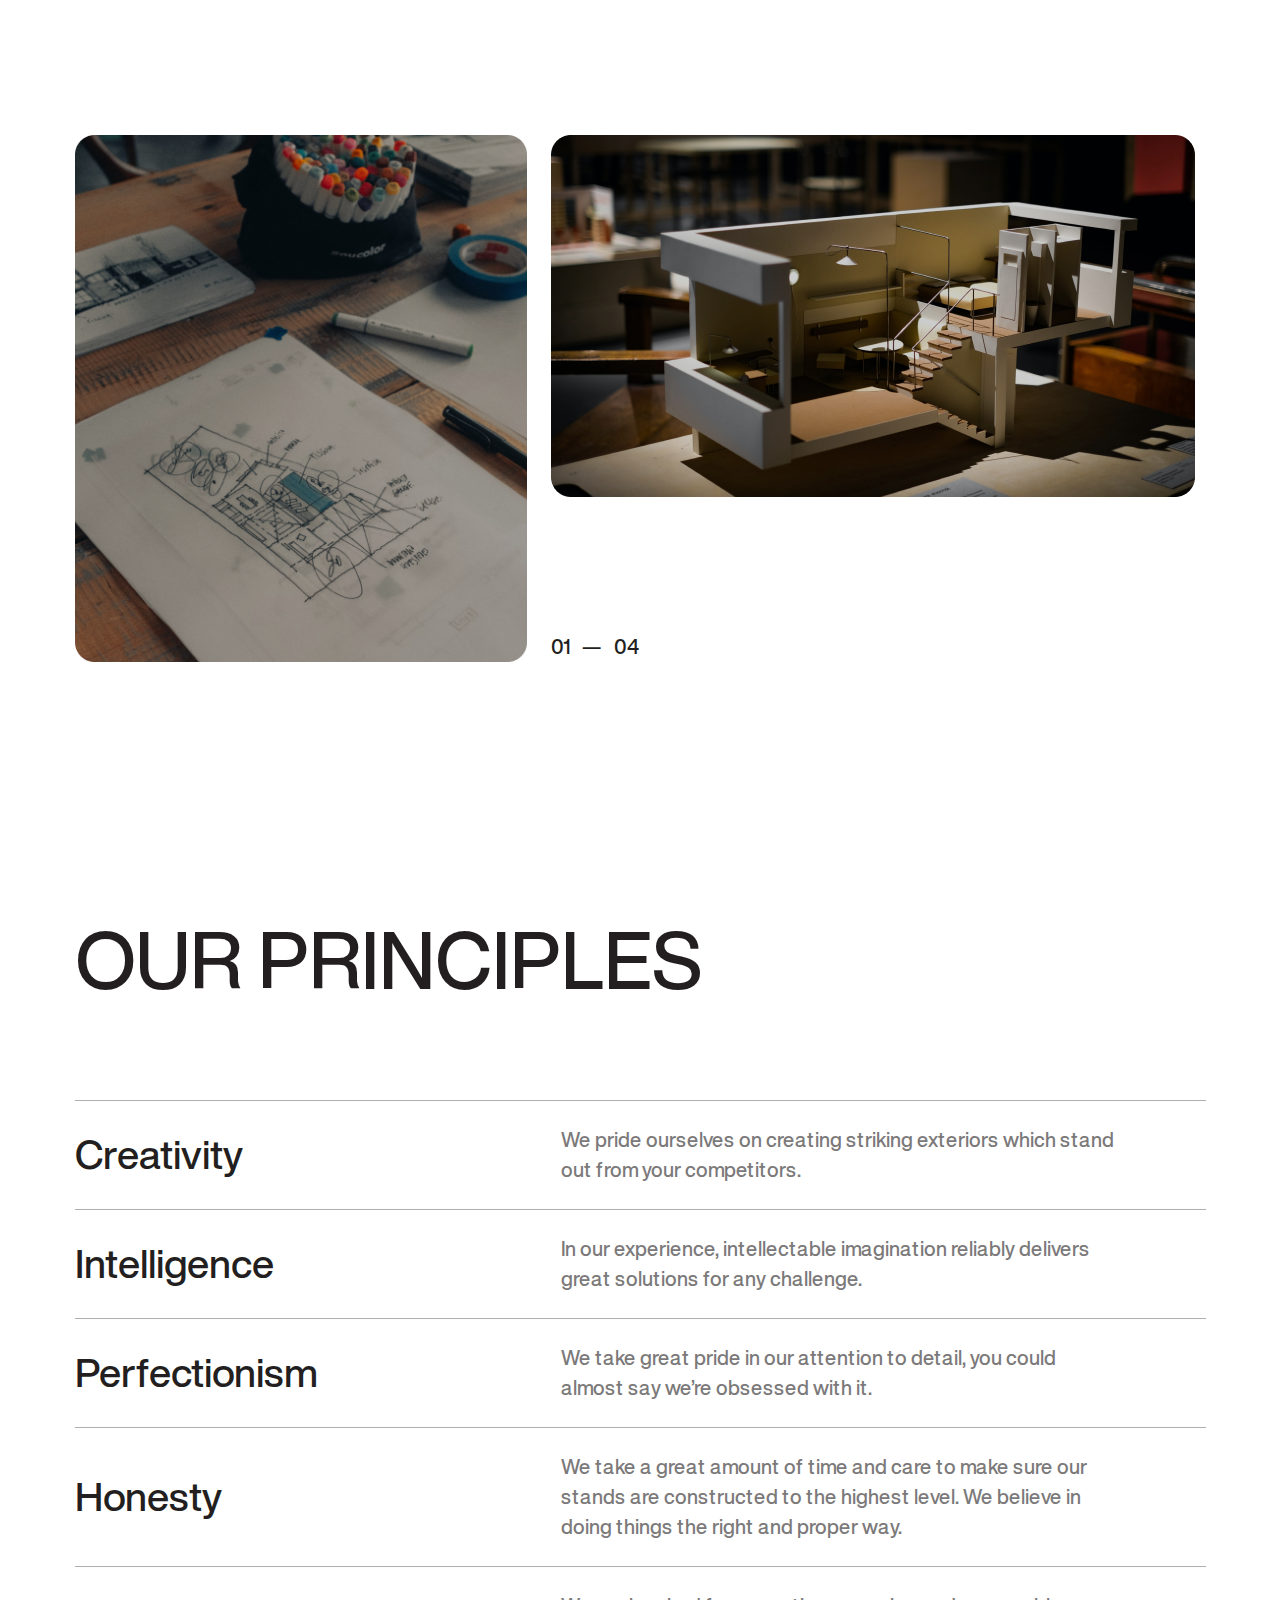
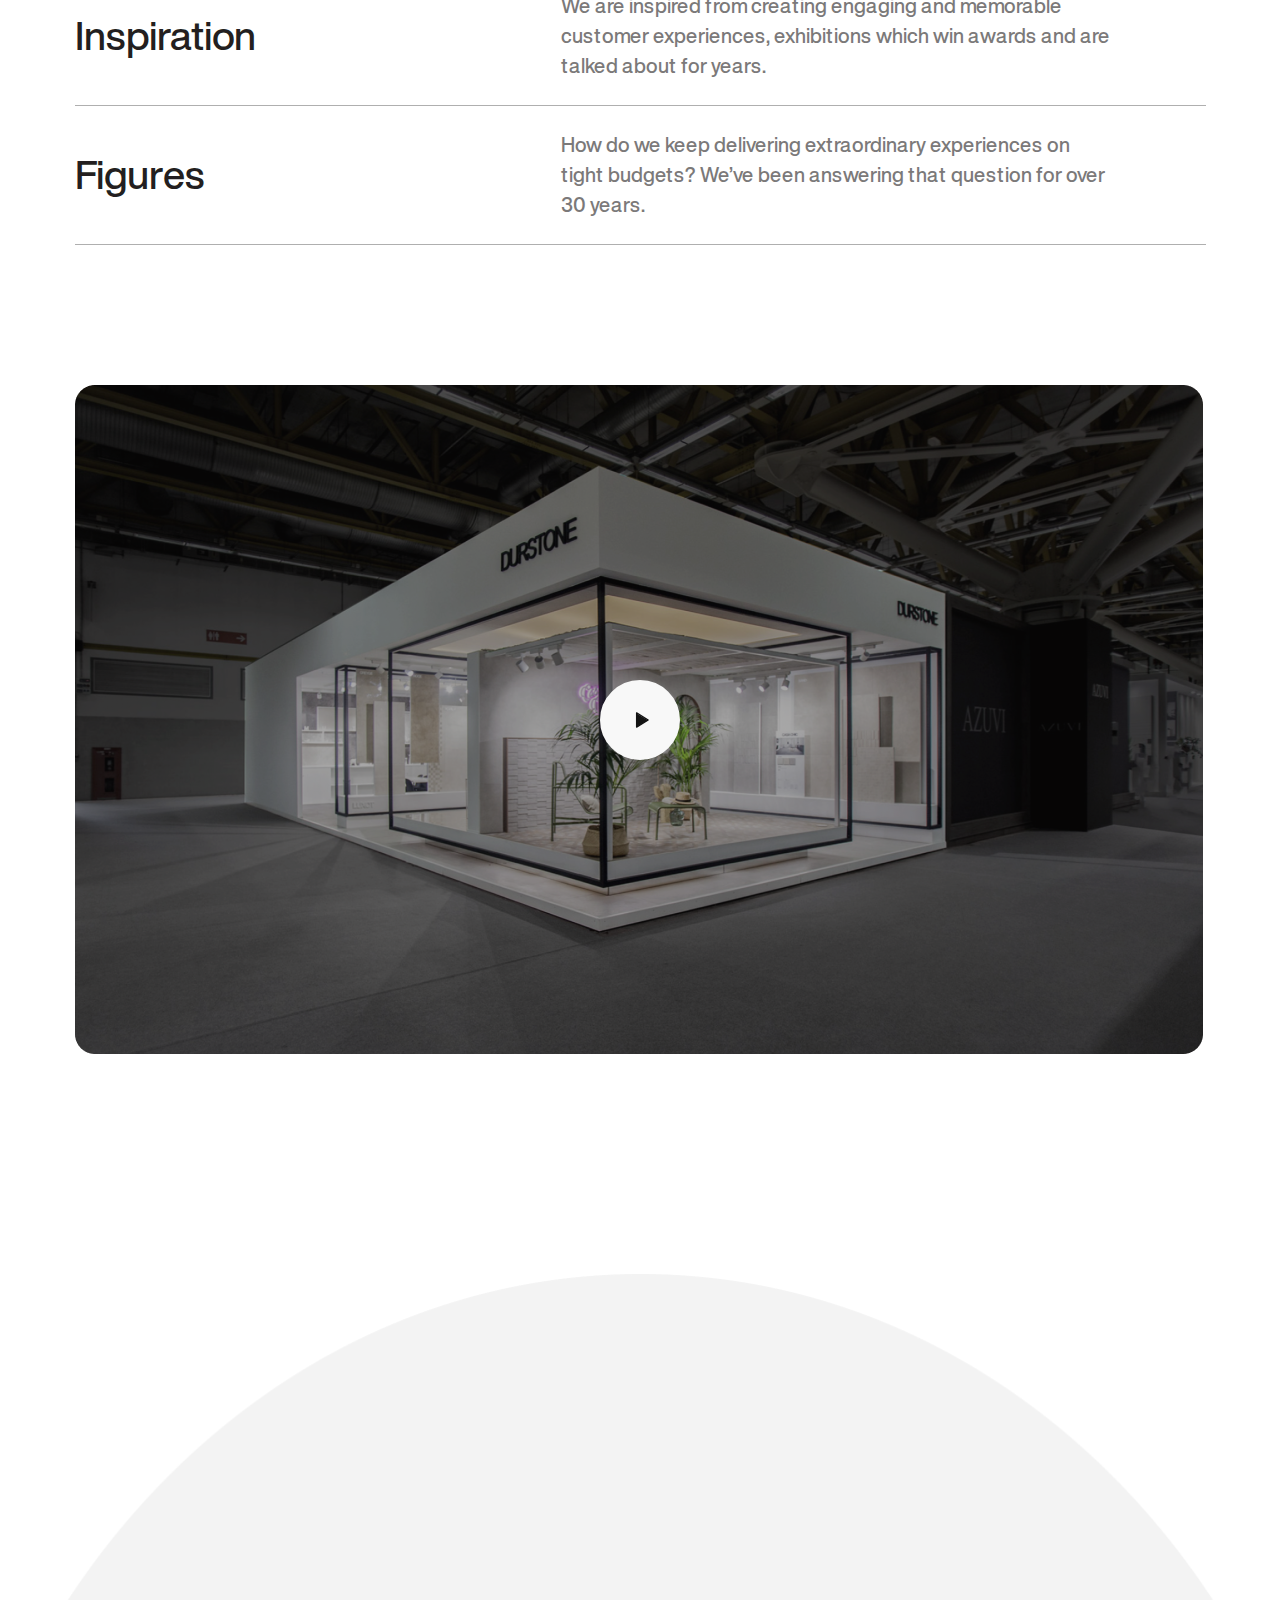
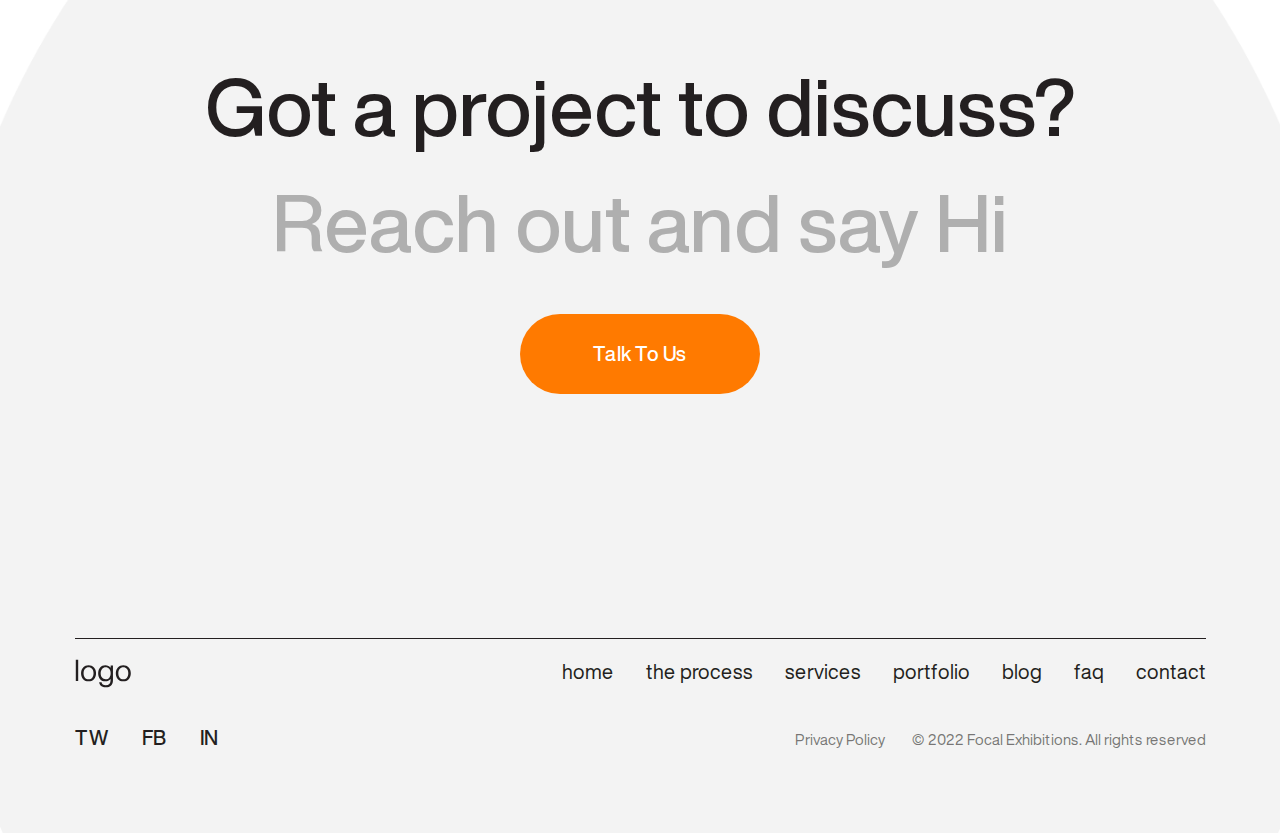
==== commit 7cea017b: "d" ====
--- a/about-us.html
+++ b/about-us.html
@@ -104,7 +104,7 @@
 		<!-- main -->
 		<main>
 			<!-- hero-section -->
-			<section class="hero-section" style="background: url('images/about-us-hero.png')">
+			<section class="hero-section" style="background: url('images/about-us-hero.png') no-repeat center center/contain, #231F20;">
 				<div class="container">
 					<div class="hero-section__inner">
 						<div class="hero__content text-left mx-0">
@@ -146,11 +146,11 @@
 
 						<div class="count__ellipses-wrap about-clip--counts">
 							<div class="count__ellipse count__ellipse--ac-clip-1 count-ellipse--theme1">
-								<h3><span class="count">120</span></h3>
+								<h3><span class="counter">120</span></h3>
 								<p>cities visited</p>
 							</div>
 							<div class="count__ellipse count__ellipse----ac-clip-2">
-								<h3><span class="count">32</span></h3>
+								<h3><span class="counter">32</span></h3>
 								<p>years experience</p>
 							</div>
 						</div>
@@ -185,7 +185,8 @@
 						</div>
 
 						<div class="fe-chips">
-							<div class="fe-chips-row">
+							<!-- desktop -->
+							<div class="fe-chips-row d-sm-flex d-none">
 								<a href="#" class="fe-chip ms-auto">
 									<div class="icon"><img src="images/fe-chip-1.png" alt=""></div>
 									<h4>Health & Beauty</h4>
@@ -199,7 +200,7 @@
 									<h4>Construction</h4>
 								</a>
 							</div>
-							<div class="fe-chips-row">
+							<div class="fe-chips-row d-sm-flex d-none">
 								<a href="#" class="fe-chip ms-auto">
 									<div class="icon"><img src="images/fe-chip-4.png" alt=""></div>
 									<h4>Media</h4>
@@ -213,7 +214,7 @@
 									<h4>Pharmaceutical</h4>
 								</a>
 							</div>
-							<div class="fe-chips-row">
+							<div class="fe-chips-row d-sm-flex d-none">
 								<a href="#" class="fe-chip">
 									<div class="icon"><img src="images/fe-chip-7.png" alt=""></div>
 									<h4>Aerospace</h4>
@@ -227,7 +228,49 @@
 									<h4>Travel & Hospitality</h4>
 								</a>
 							</div>
-						</div>
+							<!-- desktop-end -->
+							
+							<!-- mobile -->
+							<div class="fe-chips-row d-sm-none d-flex">
+								<a href="#" class="fe-chip">
+									<div class="icon"><img src="images/fe-chip-1.png" alt=""></div>
+									<h4>Health & Beauty</h4>
+								</a>
+								<a href="#" class="fe-chip">
+									<div class="icon"><img src="images/fe-chip-2.png" alt=""></div>
+									<h4>Energy</h4>
+								</a>
+								<a href="#" class="fe-chip">
+									<div class="icon"><img src="images/fe-chip-3.png" alt=""></div>
+									<h4>Construction</h4>
+								</a>
+								<a href="#" class="fe-chip">
+									<div class="icon"><img src="images/fe-chip-4.png" alt=""></div>
+									<h4>Media</h4>
+								</a>
+								<a href="#" class="fe-chip">
+									<div class="icon"><img src="images/fe-chip-5.png" alt=""></div>
+									<h4>Security & Defence</h4>
+								</a>
+								<a href="#" class="fe-chip">
+									<div class="icon"><img src="images/fe-chip-6.png" alt=""></div>
+									<h4>Pharmaceutical</h4>
+								</a>
+								<a href="#" class="fe-chip">
+									<div class="icon"><img src="images/fe-chip-7.png" alt=""></div>
+									<h4>Aerospace</h4>
+								</a>
+								<a href="#" class="fe-chip">
+									<div class="icon"><img src="images/fe-chip-8.png" alt=""></div>
+									<h4>Retail</h4>
+								</a>
+								<a href="#" class="fe-chip">
+									<div class="icon"><img src="images/fe-chip-9.png" alt=""></div>
+									<h4>Travel & Hospitality</h4>
+								</a>
+							</div>
+						</div>
+						<!-- mobile-end -->
 
 						<div class="about-us__cta-lin">
 							<p><span class="bold">Do you have any upcoming exhibition shows?</span> Call our team on 01663 744066 or send us a message.</p>
--- a/css/default-edit.css
+++ b/css/default-edit.css
@@ -49,6 +49,15 @@
 .sm-button:hover {
     color: #fff;
     background: var(--theme__color1);
+}
+.sm-button--bordered--white {
+    border: 1px solid #fff;
+    color: #fff;
+    background: transparent;
+}
+.sm-button--bordered--white:hover {
+    background: #fff;
+    color: var(--theme__color1);
 }
 /* buttons-end */
 
--- a/style.css
+++ b/style.css
@@ -616,6 +616,11 @@
   font-size: 34px;
   font-weight: 400;  
 }
+.h5 {
+  font-size: 20px;
+  margin: 0 0 25px;
+  font-weight: 500;
+}
 .txt-dm {
   color: #AFAFAF;
 }
@@ -1387,7 +1392,7 @@
 
 
 
-/* ============ section ============ */
+/* ============ about-clip-section ============ */
 .about-clip-section {
   padding: 140px 0;
   margin-bottom: 450px;
@@ -1439,13 +1444,23 @@
   --width: 333px;
   margin: 165px 0 0 -54px;
 }
-/* ============ section-end ============ */
+
+
+.about-clip-section.about-clip-section--2nd {
+  padding-bottom: 290px;
+  margin-bottom: 0;
+  background: url('images/about-clip-section-2.png') no-repeat center center/100% 100%;
+}
+.about-clip-section--2nd-ttl {
+  margin-bottom: 140px;
+}
+/* ============ about-clip-section-end ============ */
 
 
 
 /* ============ fe-section ============ */
 .fe-section {
-  padding: 120px ;
+  padding: 120px 0;
 }
 .fe-section__inner {
 
@@ -1464,6 +1479,7 @@
 .fe-chips-row {
   gap: inherit;
   display: flex;
+  flex-wrap: wrap;
 }
 .fe-chip {
   padding: 14px 20px;
@@ -1587,6 +1603,61 @@
 /* ============ principle-section-end ============ */
 
 
+/* ============ hwd-section-section ============ */
+.hwd-section {
+  padding: 300px 0 120px;
+}
+.hwd-section__inner {
+
+}
+.hwd-section__title {
+
+}
+
+.hwd__ic-wrap {
+  margin: 0 0 115px;
+}
+.hwd-card {
+  height: 635px;
+  border-radius: 20px;
+  display: flex;
+  flex-direction: column;
+  color: #fff;
+  background-size: cover !important;
+  background-position: center !important;
+}
+.hwd-card__content {
+  padding: 42px;
+  gap: 20px;
+  display: flex;
+  justify-content: space-between;
+  align-items: center;
+  margin-top: auto;
+  flex-wrap: wrap;
+}
+.hwd-card__content__left {
+
+}
+.hwd-card__content__left h3 {
+  font-size: 60px;
+  margin: 0;
+  font-weight: 500;
+}
+.hwd-card__content__right {
+
+}
+.hwd-card__content__right .button {
+
+}
+
+.hwd__tc-wrap {
+  margin: 0 0 250px;
+}
+.hwd__tc-wrap p {
+  margin: 0 0 25px;
+}
+/* ============ hwd-section-section-end ============ */
+
 
 
 
--- a/css/responsive.css
+++ b/css/responsive.css
@@ -356,6 +356,121 @@
         width: 30px;
         font-size: 14px;
     }
+
+    .hero__content-number {
+        font-size: 16px;
+    }
+    .hero__content__bt {
+        padding: 30px 0;
+        min-height: 120px;
+    }
+
+
+    .about-clip__auth .image {
+        height: 50px;
+        width: 50px;
+        margin: 0 15px 0 0;
+    }
+    .about-clip__content h3 {
+        font-size: 25px;
+        margin: 0 0 30px;
+    }
+    .count__ellipse----ac-clip-2 {
+        --width: 190px !important;
+        margin: 100px 0px 0px -25px;
+    }
+    .about-clip--counts {
+        margin: 160px 0 -190px !important;
+    }
+    .about-clip-section {
+        padding: 80px 0;
+        margin-bottom: 110px;
+    }
+
+
+
+    .h2-c {
+        font-size: 40px;
+    }
+    .fe-section {
+        padding: 70px 0;
+    }
+    .fe-chip .icon {
+        margin: 0 8px 0 0;
+        width: 22px;
+        height: 22px;
+    }
+    .fe-chip {
+        padding: 9px 11px;
+    }
+    .fe-chip h4 {
+        font-size: 14px;
+    }
+    .fe-chips {
+        margin-top: 30px;
+        margin-bottom: 40px;
+        gap: 11px;
+    }
+    .fe__img-grid {
+        margin: 50px 0 0;
+        grid-gap: 20px;
+    }
+    .principle-section {
+        padding: 50px 0 100px;
+    }
+    .principle__list__item .left h3 {
+        font-size: 25px;
+    }
+    .principle__list {
+        --hr-padding: 18px;
+    }
+    .principle-section__title {
+        margin-bottom: 50px;
+    }
+    .principle__video {
+        margin: 70px 0 0;
+    }
+    .principle__video .video-button {
+        width: 50px;
+        height: 50px;
+    }
+    .principle__list__item .right {
+        padding-right: 40px;
+    }
+
+
+    .about-clip-section--2nd-ttl {
+        margin-bottom: 50px;
+    }
+    .about-clip-section.about-clip-section--2nd {
+        padding-bottom: 200px;
+    }
+
+    .hwd-section {
+        padding: 120px 0 70px;
+    }
+    .hwd-card__content__left h3 {
+        font-size: 40px;
+    }
+    .hwd-card__content {
+        padding: 30px;
+    }
+
+    .hwd-card {
+        height: 520px;
+        border-radius: 12px;
+    }
+    .hwd__ic-wrap {
+        margin: 0 0 70px;
+    }
+    .h5 {
+        font-size: 16px;
+        margin: 0px 0 15px;
+    }
+    .hwd__tc-wrap {
+        margin: 0 0 100px;
+    }
+
 }   
 
 
@@ -385,6 +500,11 @@
     }
     .blog-g--big {
         min-height: 250px;
+    }
+
+    .hwd-card {
+        height: 390px;
+        border-radius: 10px;
     }
 
 
@@ -640,6 +760,96 @@
     .drop-menu__social {
         gap: 20px;
     }
+
+
+    .hero__content-number {
+        font-size: 14px;
+    }
+    .hero__content__bt {
+        padding: 20px 0;
+        min-height: 80px;
+    }
+
+    .about-clip-section {
+        padding: 50px 0;
+        margin-bottom: 0px;
+        background: #E5E5E5;
+    }
+    .about-clip__content h3 {
+        font-size: 20px;
+        margin: 0 0 15px;
+    }
+    .about-clip__auth {
+        margin: 0 0 20px;
+    }
+    .about-clip--counts {
+        margin: 30px 0 0px !important;
+    }
+
+
+    .h2-c {
+        font-size: 22px;
+    }
+    .fe-section {
+        padding: 60px 0;
+    }
+    .fe__img-grid {
+        margin: 30px 0 0;
+        grid-gap: 12px;
+    }
+    .principle__list__item .left h3 {
+        font-size: 16px;
+    }
+    .principle__list__item .left {
+        padding-right: 10px;
+        width: 37%;
+    }
+    .principle__list__item .right {
+        padding-right: 0;
+    }
+
+
+    .about-clip-section--2nd-ttl {
+        margin-bottom: 26px;
+    }
+    .about-clip-section.about-clip-section--2nd {
+        background: #E5E5E5;
+        padding-bottom: 40px;
+    }
+
+
+    .hwd-section {
+        padding: 70px 0 50px;
+    }
+    .hwd-card__content__left h3 {
+        font-size: 20px;
+    }
+    .hwd-card__content {
+        padding: 15px;
+    }
+    .hwd-card {
+        height: 220px;
+        border-radius: 7px;
+    }
+    .hwd__ic-wrap {
+        margin: 0 0 40px;
+    }
+    .h5 {
+        font-size: 14px;
+        margin: 0px 0 12px;
+    }
+    .hwd__tc-wrap {
+        margin: 0 0 40px;
+    }
+
+
+    .sm-button {
+        font-size: 12px;
+        padding: 6px 18px;
+    }
+    .hwd-card__content {
+        flex-wrap: wrap;
+      }
 }
 
 
